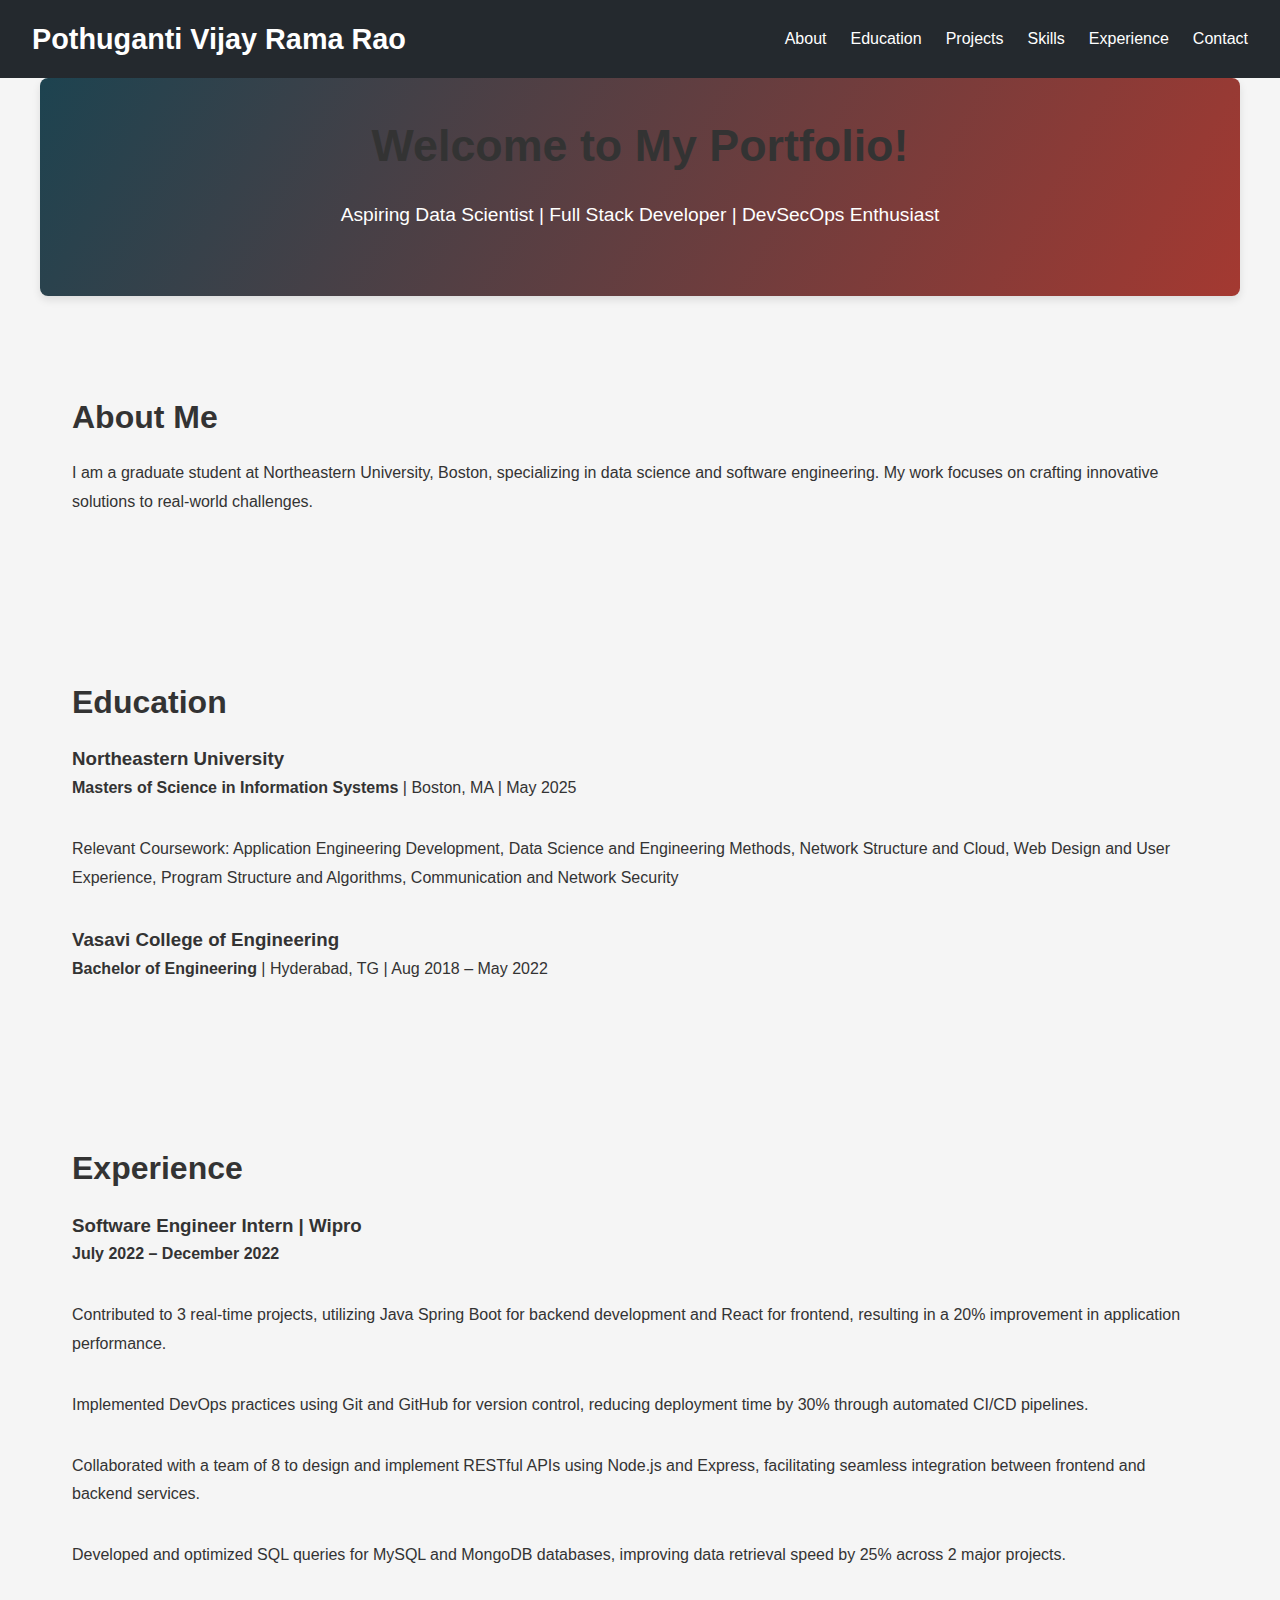
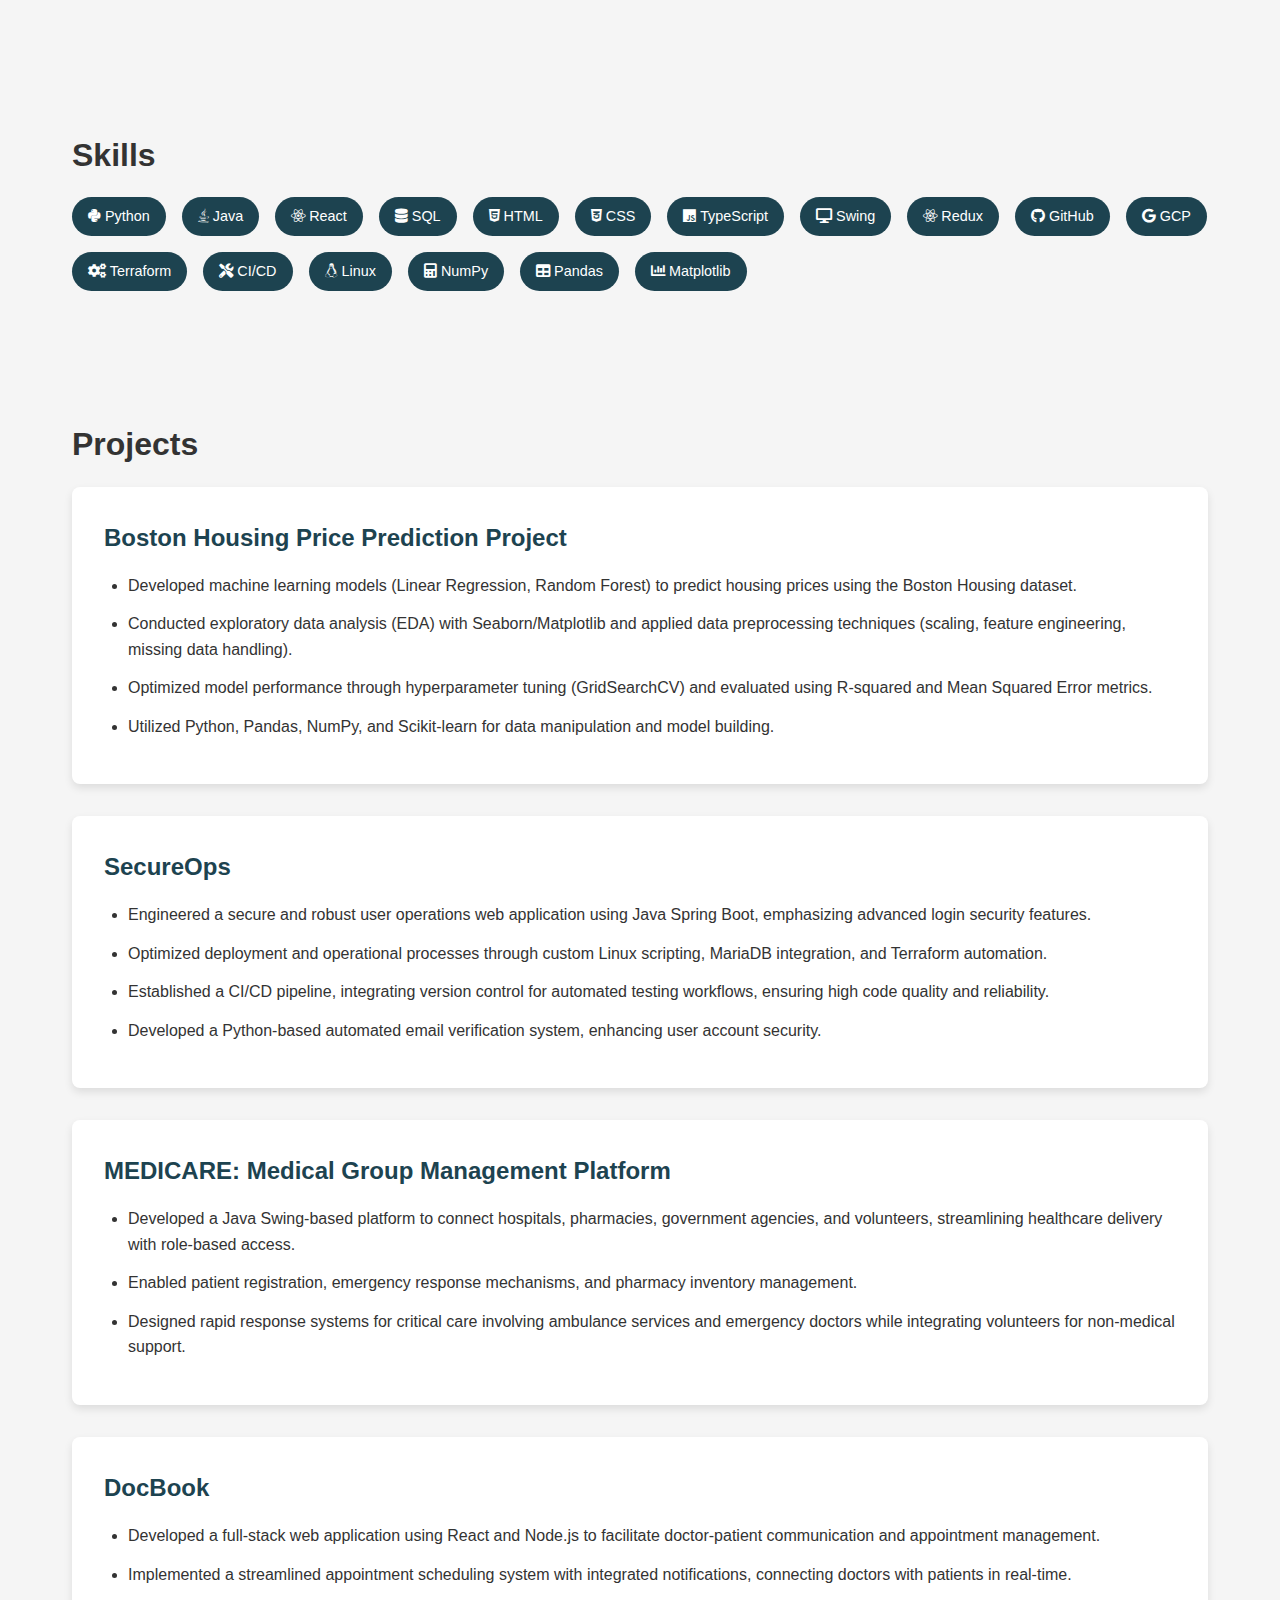
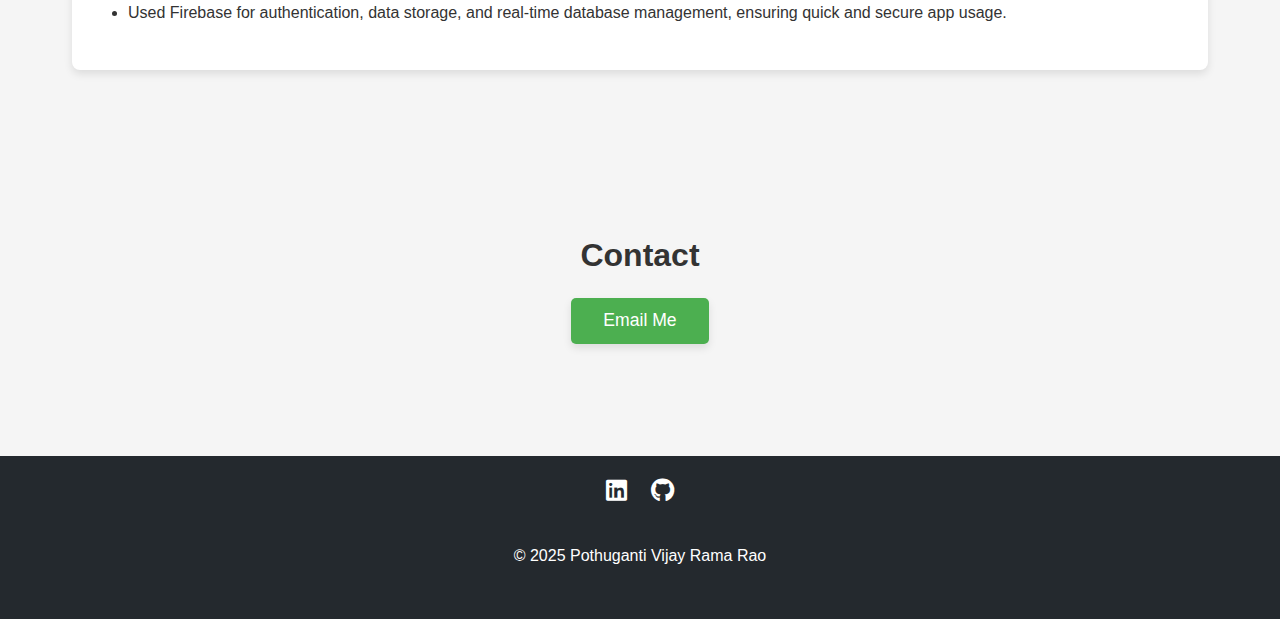
==== index.html @ 1e85478a "adding back to top button and changing styles" ====
<!DOCTYPE html>
<html lang="en">
<head>
    <meta charset="UTF-8">
    <meta name="viewport" content="width=device-width, initial-scale=1.0">
    <title>Pothuganti Vijay Rama Rao - Portfolio</title>
    <link href="https://cdnjs.cloudflare.com/ajax/libs/font-awesome/5.15.4/css/all.min.css" rel="stylesheet">
    <style>
        /* Reset and global styles */
        * {
            margin: 0;
            padding: 0;
            box-sizing: border-box;
        }
        body {
            font-family: 'Roboto', sans-serif;
            line-height: 1.6;
            background: #f5f5f5;
            color: #333;
        }

        /* Header styles */
        header {
            background-color: #24292e;
            color: white;
            padding: 1rem 2rem;
            display: flex;
            justify-content: space-between;
            align-items: center;
            position: sticky;
            top: 0;
            z-index: 1000;
        }
        header h1 {
            font-size: 1.8rem;
        }
        nav {
            display: flex;
            gap: 1.5rem;
        }
        nav a {
            color: white;
            text-decoration: none;
            font-weight: 500;
            font-size: 1rem;
            transition: color 0.3s;
        }
        nav a:hover {
            color: #00b894;
        }

        /* Hero Section */
        .intro {
            background: linear-gradient(120deg, #1D4350, #A43931);
            color: white;
            text-align: center;
            border-radius: 8px;
            padding: 2rem;
            margin-bottom: 2rem;
            box-shadow: 0 4px 8px rgba(0, 0, 0, 0.1);
            transition: transform 0.3s;
        }
        .intro h2 {
            font-size: 2.8rem;
            margin-bottom: 1rem;
        }
        .intro p {
            font-size: 1.2rem;
        }

        /* Section Styles */
        section {
            padding: 4rem 2rem;
            max-width: 1200px;
            margin: auto;
        }
        h2 {
            font-size: 2rem;
            margin-bottom: 1rem;
            color: #333;
        }
        p {
            font-size: 1rem;
            line-height: 1.8;
            margin-bottom: 2rem;
        }

        /* Projects */
        .project-item {
            background: white;
            border-radius: 8px;
            padding: 2rem;
            margin-bottom: 2rem;
            box-shadow: 0 4px 8px rgba(0, 0, 0, 0.1);
            transition: transform 0.3s;
        }
        .project-item:hover {
            transform: translateY(-5px);
            box-shadow: 0 6px 16px rgba(0, 0, 0, 0.2);
        }
        .project-item h3 {
            font-size: 1.5rem;
            margin-bottom: 1rem;
            color: #1D4350;
        }
        .project-item ul {
            list-style: disc;
            padding-left: 1.5rem;
        }
        .project-item ul li {
            margin-bottom: 0.8rem;
            font-size: 1rem;
        }

        /* Skills */
        
        
        #skills ul {
            display: flex;
            flex-wrap: wrap;
            gap: 1rem;
            list-style: none;
            padding: 0;
        }
        #skills li {
            background: #1D4350;
            color: white;
            padding: 0.5rem 1rem;
            border-radius: 20px;
            font-size: 0.9rem;
        }
        #skills li:hover {
            background: #00b894;
            color: #fff;
            cursor: pointer;
            transform: scale(1.05);
            transition: 0.3s;
        }

        /* Contact */
        #contact {
            text-align: center;
        }
        button {
            background-color: #4CAF50;
            color: white;
            border: none;
            padding: 0.8rem 2rem;
            border-radius: 5px;
            cursor: pointer;
            font-size: 1.1rem;
            transition: all 0.3s ease;
            box-shadow: 0 4px 8px rgba(0, 0, 0, 0.1);
        }
        button:hover {
            background-color: #45a049;
            box-shadow: 0 6px 16px rgba(0, 0, 0, 0.2);
            transform: translateY(-2px);
        }

        /* Footer */
        footer {
            background: #24292e;
            color: white;
            text-align: center;
            padding: 1rem;
            margin-top: 3rem;
            display: flex;
            flex-direction: column;
            align-items: center;
            justify-content: center;
            gap: 1rem;
        }
        .social-icons {
            display: flex;
            justify-content: center;
            gap: 1.5rem;
            margin-bottom: 1rem;
        }
        .social-icons a {
            color: white;
            font-size: 1.5rem;
            transition: color 0.3s;
        }
        .social-icons a:hover {
            color: #00b894;
        }

        /* Responsive Design */
        @media (max-width: 768px) {
            nav {
                flex-wrap: wrap;
            }
            .intro h2 {
                font-size: 2rem;
            }
        }

        @media (max-width: 480px) {
            header {
                flex-direction: column;
                align-items: flex-start;
            }
            .project-item {
                padding: 1.5rem;
            }
            .project-item h3 {
                font-size: 1.2rem;
            }
        }
        
    </style>
</head>
<body>
  
    <header>
        <h1>Pothuganti Vijay Rama Rao</h1>
        <nav>
            <a href="#about">About</a>
            <a href="#education">Education</a>
            <a href="#projects">Projects</a>
            <a href="#skills">Skills</a>
            <a href="#experience">Experience</a>
            <a href="#contact">Contact</a>
        </nav>
    </header>

    <section class="intro">
        <h2>Welcome to My Portfolio!</h2>
        <p>Aspiring Data Scientist | Full Stack Developer | DevSecOps Enthusiast</p>
    </section>

    <section id="about">
        <h2>About Me</h2>
        <p>I am a graduate student at Northeastern University, Boston, specializing in data science and software engineering. My work focuses on crafting innovative solutions to real-world challenges.</p>
    </section>

    <section id="education">
        <h2>Education</h2>
        <div>
            <h3>Northeastern University</h3>
            <p><strong>Masters of Science in Information Systems</strong> | Boston, MA | May 2025</p>
            <p>Relevant Coursework: Application Engineering Development, Data Science and Engineering Methods, Network Structure and Cloud, Web Design and User Experience, Program Structure and Algorithms, Communication and Network Security</p>
        </div>
        <div>
            <h3>Vasavi College of Engineering</h3>
            <p><strong>Bachelor of Engineering</strong> | Hyderabad, TG | Aug 2018 – May 2022</p>
        </div>
    </section>

    <section id="experience">
        <h2>Experience</h2>
        <div>
            <h3>Software Engineer Intern | Wipro</h3>
            <p><strong>July 2022 – December 2022</strong></p>
            <p>Contributed to 3 real-time projects, utilizing Java Spring Boot for backend development and React for frontend, resulting in a 20% improvement in application performance.</p>
            <p>Implemented DevOps practices using Git and GitHub for version control, reducing deployment time by 30% through automated CI/CD pipelines.</p>
            <p>Collaborated with a team of 8 to design and implement RESTful APIs using Node.js and Express, facilitating seamless integration between frontend and backend services.</p>
            <p>Developed and optimized SQL queries for MySQL and MongoDB databases, improving data retrieval speed by 25% across 2 major projects.</p>
        </div>
    </section>
    
    <section id="skills">
        <h2>Skills</h2>
        <ul>
            <li><i class="fab fa-python"></i> Python</li>
            <li><i class="fab fa-java"></i> Java</li>
            <li><i class="fab fa-react"></i> React</li>
            <li><i class="fas fa-database"></i> SQL</li>
            <li><i class="fab fa-html5"></i> HTML</li>
            <li><i class="fab fa-css3-alt"></i> CSS</li>
            <li><i class="fab fa-js"></i> TypeScript</li> 
            <li><i class="fas fa-desktop"></i> Swing</li> 
            <li><i class="fab fa-react"></i> Redux</li> 
            <li><i class="fab fa-github"></i> GitHub</li>
            <li><i class="fab fa-google"></i> GCP</li> 
            <li><i class="fas fa-cogs"></i> Terraform</li> 
            <li><i class="fas fa-tools"></i> CI/CD</li>
            <li><i class="fab fa-linux"></i> Linux</li>
            <li><i class="fas fa-calculator"></i> NumPy</li>
            <li><i class="fas fa-table"></i> Pandas</li> 
            <li><i class="fas fa-chart-bar"></i> Matplotlib</li>
        </ul>
    </section>

    <section id="projects">
        <h2>Projects</h2>
        <div class="project-item">
            <h3>Boston Housing Price Prediction Project </h3>
            <ul>
                <li>Developed machine learning models (Linear Regression, Random Forest) to predict housing prices using the Boston Housing dataset.</li>
                <li>Conducted exploratory data analysis (EDA) with Seaborn/Matplotlib and applied data preprocessing techniques (scaling, feature engineering, missing data handling).</li>
                <li>Optimized model performance through hyperparameter tuning (GridSearchCV) and evaluated using R-squared and Mean Squared Error metrics.</li>
                <li>Utilized Python, Pandas, NumPy, and Scikit-learn for data manipulation and model building.</li>
            </ul>
        </div>
        <div class="project-item">
            <h3>SecureOps</h3>
            <ul>
                <li>Engineered a secure and robust user operations web application using Java Spring Boot, emphasizing advanced login security features.</li>
                <li>Optimized deployment and operational processes through custom Linux scripting, MariaDB integration, and Terraform automation.</li>
                <li>Established a CI/CD pipeline, integrating version control for automated testing workflows, ensuring high code quality and reliability.</li>
                <li>Developed a Python-based automated email verification system, enhancing user account security.</li>
            </ul>
        </div>
        <div class="project-item">
            <h3>MEDICARE: Medical Group Management Platform</h3>
            <ul>
                <li>Developed a Java Swing-based platform to connect hospitals, pharmacies, government agencies, and volunteers, streamlining healthcare delivery with role-based access.</li>
                <li>Enabled patient registration, emergency response mechanisms, and pharmacy inventory management.</li>
                <li>Designed rapid response systems for critical care involving ambulance services and emergency doctors while integrating volunteers for non-medical support.</li>
            </ul>
        </div>
        <div class="project-item">
            <h3>DocBook</h3>
            <ul>
                <li>Developed a full-stack web application using React and Node.js to facilitate doctor-patient communication and appointment management.</li>
                <li>Implemented a streamlined appointment scheduling system with integrated notifications, connecting doctors with patients in real-time.</li>
                <li>Used Firebase for authentication, data storage, and real-time database management, ensuring quick and secure app usage.</li>
            </ul>
        </div>
    </section>

    

    <section id="contact">
        <h2>Contact</h2>
        <button onclick="window.location.href='mailto:vijaypothuganti1@gmail.com';">Email Me</button>
    </section>
    <button id="back-to-top" style="display: none;">↑ Back to Top</button>
        <script>
            const backToTop = document.getElementById('back-to-top');
            window.onscroll = function() {
                if (document.body.scrollTop > 200 || document.documentElement.scrollTop > 200) {
                    backToTop.style.display = "block";
                } else {
                    backToTop.style.display = "none";
                }
              };
            backToTop.addEventListener('click', () => window.scrollTo({top: 0, behavior: 'smooth'}));
        </script>


    <footer>
        <div class="social-icons">
            <a href="www.linkedin.com/in/vijayramaraopothuganti"><i class="fab fa-linkedin"></i></a>
            <a href="https://github.com/pothugantivijay"><i class="fab fa-github"></i></a>
        </div>
        <p>&copy; 2025 Pothuganti Vijay Rama Rao</p>
    </footer>
</body>
</html>
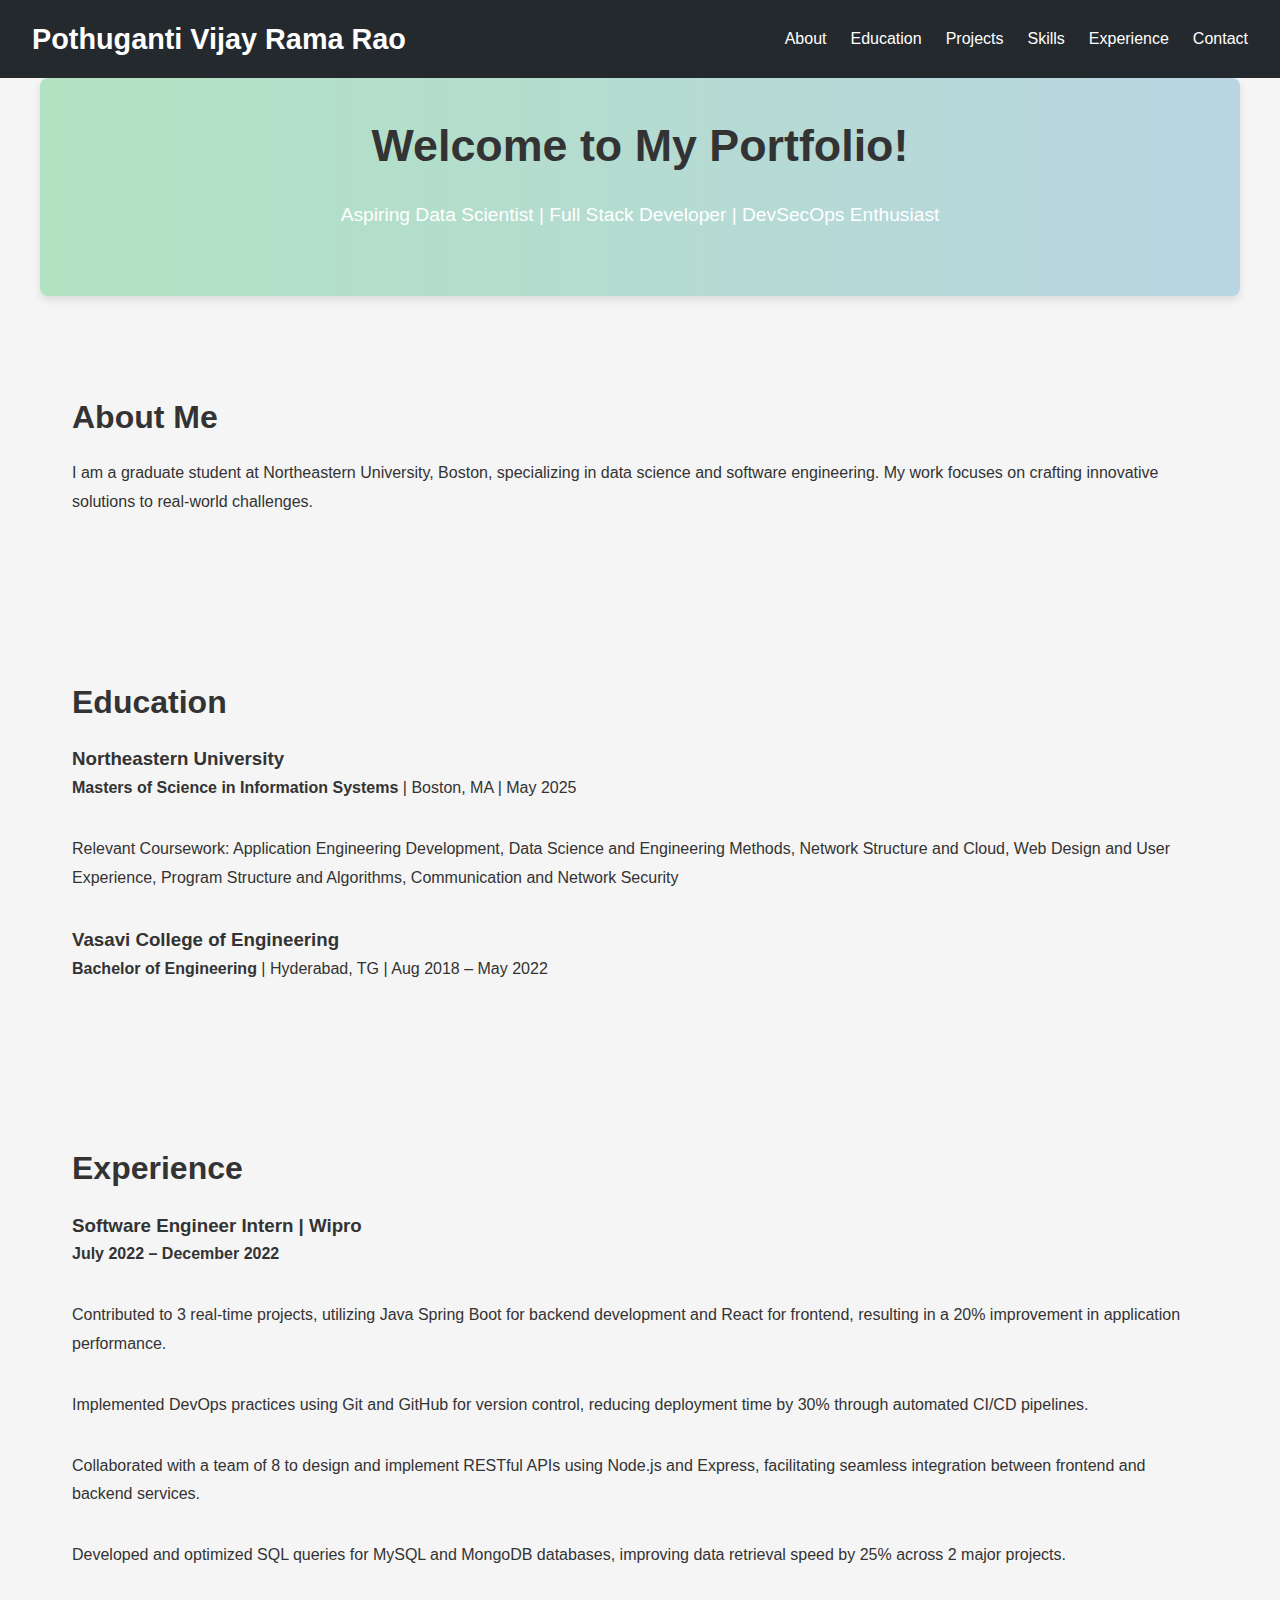
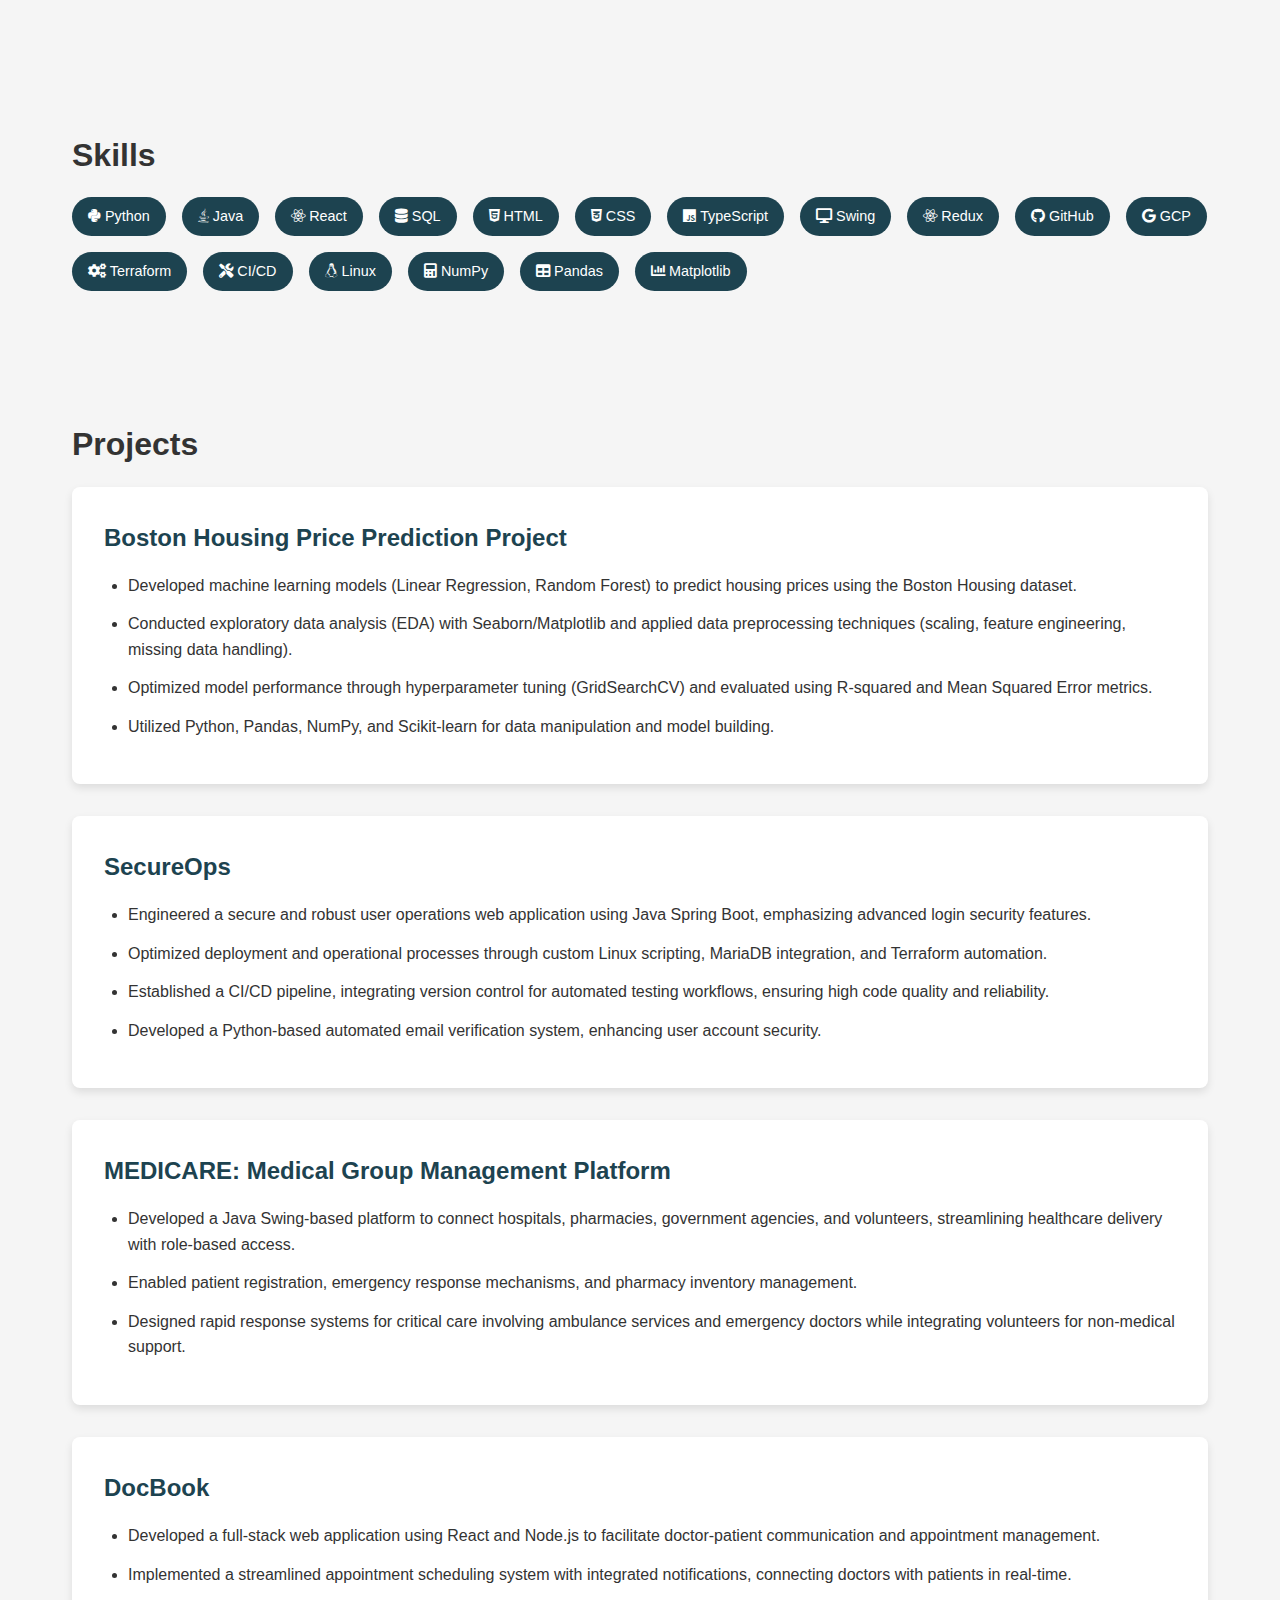
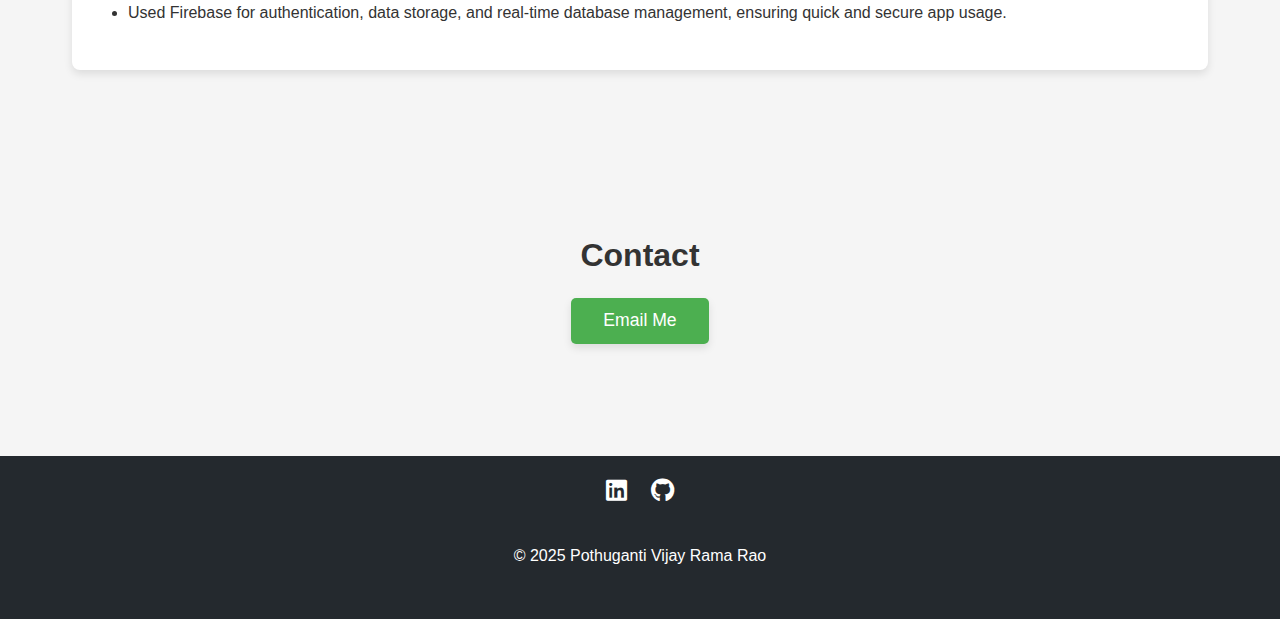
==== commit c4842d80: "adding color and changing the format" ====
--- a/index.html
+++ b/index.html
@@ -51,7 +51,7 @@
 
         /* Hero Section */
         .intro {
-            background: linear-gradient(120deg, #1D4350, #A43931);
+            background:linear-gradient(to right, #b1e2c1, #b8d5e1);
             color: white;
             text-align: center;
             border-radius: 8px;
@@ -229,7 +229,7 @@
         <h2>Welcome to My Portfolio!</h2>
         <p>Aspiring Data Scientist | Full Stack Developer | DevSecOps Enthusiast</p>
     </section>
-
+  <body>
     <section id="about">
         <h2>About Me</h2>
         <p>I am a graduate student at Northeastern University, Boston, specializing in data science and software engineering. My work focuses on crafting innovative solutions to real-world challenges.</p>
@@ -320,6 +320,7 @@
             </ul>
         </div>
     </section>
+  </body>
 
     
 
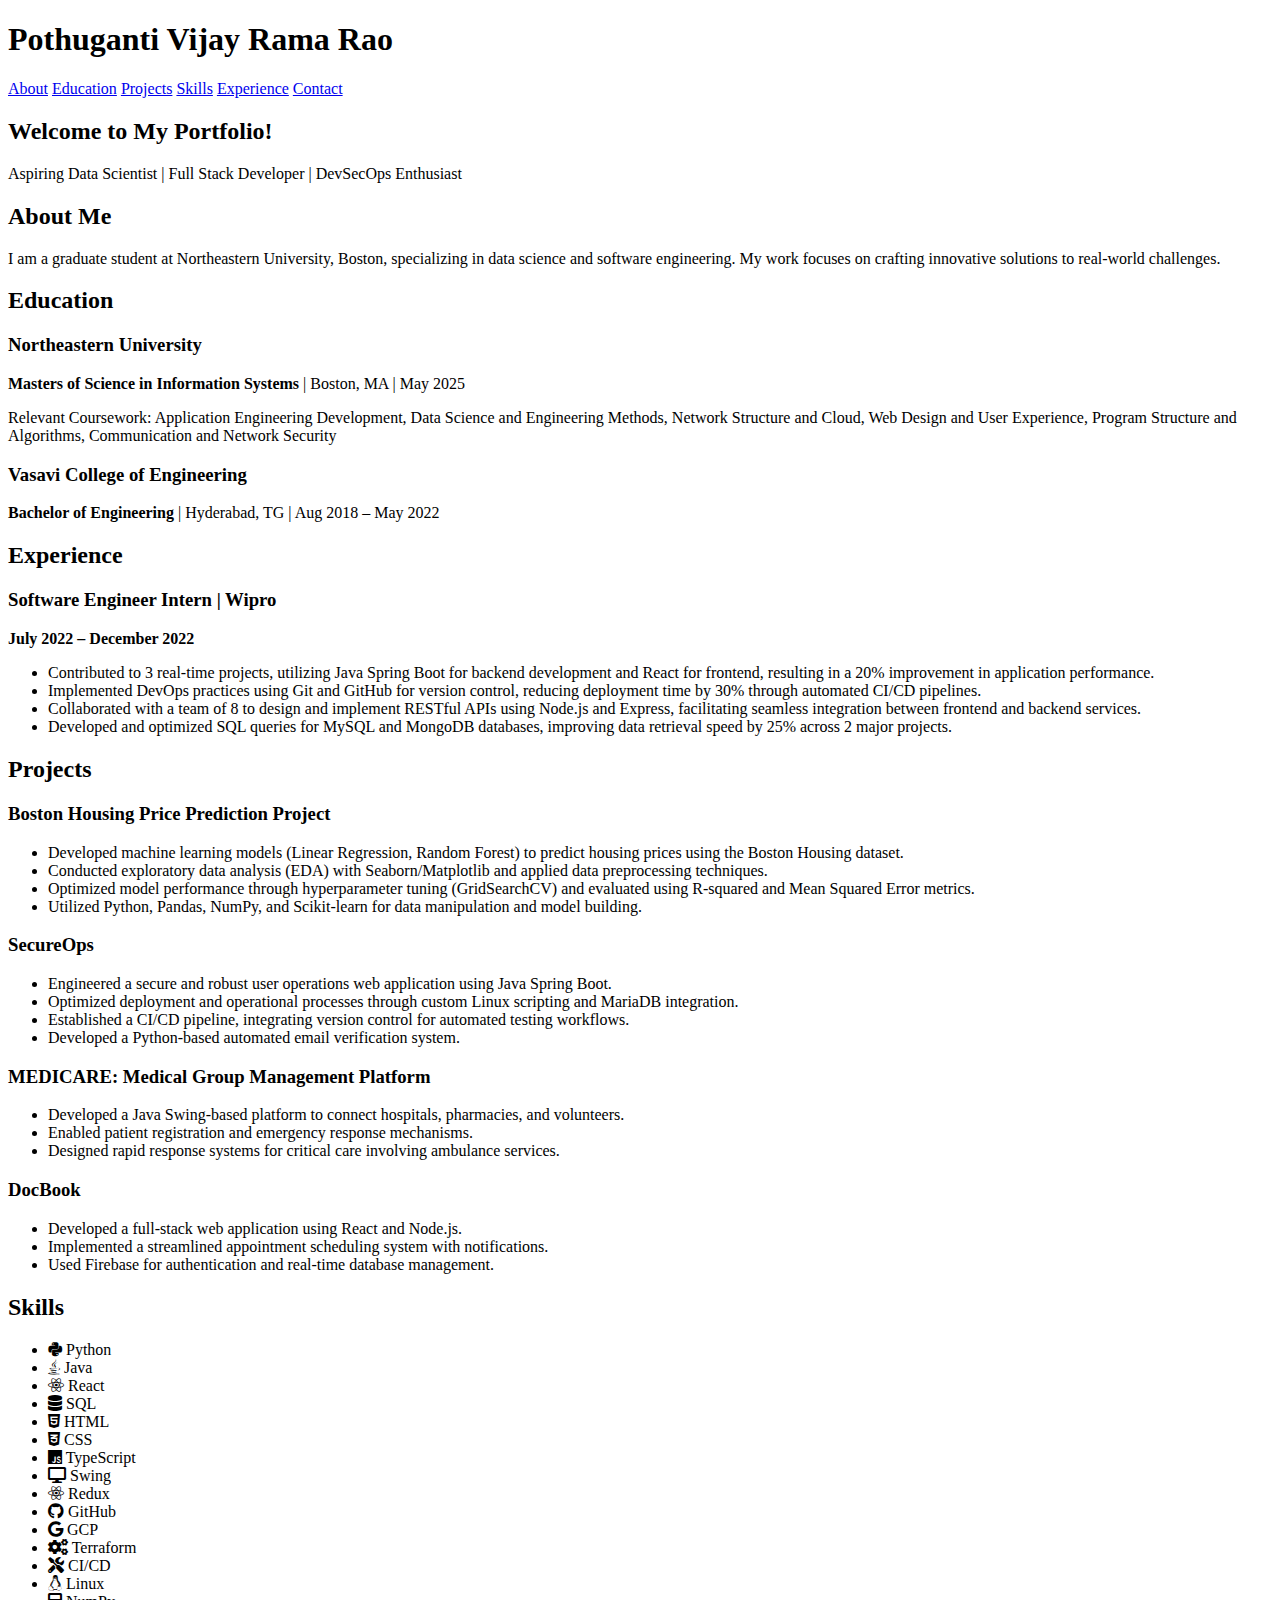
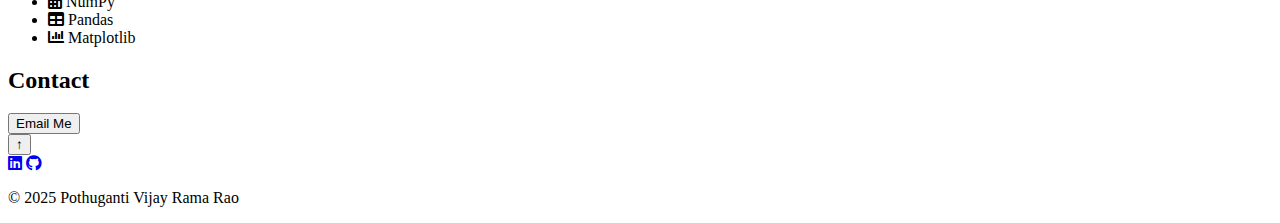
==== commit 10190752: "changing the format" ====
--- a/index.html
+++ b/index.html
@@ -5,214 +5,9 @@
     <meta name="viewport" content="width=device-width, initial-scale=1.0">
     <title>Pothuganti Vijay Rama Rao - Portfolio</title>
     <link href="https://cdnjs.cloudflare.com/ajax/libs/font-awesome/5.15.4/css/all.min.css" rel="stylesheet">
-    <style>
-        /* Reset and global styles */
-        * {
-            margin: 0;
-            padding: 0;
-            box-sizing: border-box;
-        }
-        body {
-            font-family: 'Roboto', sans-serif;
-            line-height: 1.6;
-            background: #f5f5f5;
-            color: #333;
-        }
-
-        /* Header styles */
-        header {
-            background-color: #24292e;
-            color: white;
-            padding: 1rem 2rem;
-            display: flex;
-            justify-content: space-between;
-            align-items: center;
-            position: sticky;
-            top: 0;
-            z-index: 1000;
-        }
-        header h1 {
-            font-size: 1.8rem;
-        }
-        nav {
-            display: flex;
-            gap: 1.5rem;
-        }
-        nav a {
-            color: white;
-            text-decoration: none;
-            font-weight: 500;
-            font-size: 1rem;
-            transition: color 0.3s;
-        }
-        nav a:hover {
-            color: #00b894;
-        }
-
-        /* Hero Section */
-        .intro {
-            background:linear-gradient(to right, #b1e2c1, #b8d5e1);
-            color: white;
-            text-align: center;
-            border-radius: 8px;
-            padding: 2rem;
-            margin-bottom: 2rem;
-            box-shadow: 0 4px 8px rgba(0, 0, 0, 0.1);
-            transition: transform 0.3s;
-        }
-        .intro h2 {
-            font-size: 2.8rem;
-            margin-bottom: 1rem;
-        }
-        .intro p {
-            font-size: 1.2rem;
-        }
-
-        /* Section Styles */
-        section {
-            padding: 4rem 2rem;
-            max-width: 1200px;
-            margin: auto;
-        }
-        h2 {
-            font-size: 2rem;
-            margin-bottom: 1rem;
-            color: #333;
-        }
-        p {
-            font-size: 1rem;
-            line-height: 1.8;
-            margin-bottom: 2rem;
-        }
-
-        /* Projects */
-        .project-item {
-            background: white;
-            border-radius: 8px;
-            padding: 2rem;
-            margin-bottom: 2rem;
-            box-shadow: 0 4px 8px rgba(0, 0, 0, 0.1);
-            transition: transform 0.3s;
-        }
-        .project-item:hover {
-            transform: translateY(-5px);
-            box-shadow: 0 6px 16px rgba(0, 0, 0, 0.2);
-        }
-        .project-item h3 {
-            font-size: 1.5rem;
-            margin-bottom: 1rem;
-            color: #1D4350;
-        }
-        .project-item ul {
-            list-style: disc;
-            padding-left: 1.5rem;
-        }
-        .project-item ul li {
-            margin-bottom: 0.8rem;
-            font-size: 1rem;
-        }
-
-        /* Skills */
-        
-        
-        #skills ul {
-            display: flex;
-            flex-wrap: wrap;
-            gap: 1rem;
-            list-style: none;
-            padding: 0;
-        }
-        #skills li {
-            background: #1D4350;
-            color: white;
-            padding: 0.5rem 1rem;
-            border-radius: 20px;
-            font-size: 0.9rem;
-        }
-        #skills li:hover {
-            background: #00b894;
-            color: #fff;
-            cursor: pointer;
-            transform: scale(1.05);
-            transition: 0.3s;
-        }
-
-        /* Contact */
-        #contact {
-            text-align: center;
-        }
-        button {
-            background-color: #4CAF50;
-            color: white;
-            border: none;
-            padding: 0.8rem 2rem;
-            border-radius: 5px;
-            cursor: pointer;
-            font-size: 1.1rem;
-            transition: all 0.3s ease;
-            box-shadow: 0 4px 8px rgba(0, 0, 0, 0.1);
-        }
-        button:hover {
-            background-color: #45a049;
-            box-shadow: 0 6px 16px rgba(0, 0, 0, 0.2);
-            transform: translateY(-2px);
-        }
-
-        /* Footer */
-        footer {
-            background: #24292e;
-            color: white;
-            text-align: center;
-            padding: 1rem;
-            margin-top: 3rem;
-            display: flex;
-            flex-direction: column;
-            align-items: center;
-            justify-content: center;
-            gap: 1rem;
-        }
-        .social-icons {
-            display: flex;
-            justify-content: center;
-            gap: 1.5rem;
-            margin-bottom: 1rem;
-        }
-        .social-icons a {
-            color: white;
-            font-size: 1.5rem;
-            transition: color 0.3s;
-        }
-        .social-icons a:hover {
-            color: #00b894;
-        }
-
-        /* Responsive Design */
-        @media (max-width: 768px) {
-            nav {
-                flex-wrap: wrap;
-            }
-            .intro h2 {
-                font-size: 2rem;
-            }
-        }
-
-        @media (max-width: 480px) {
-            header {
-                flex-direction: column;
-                align-items: flex-start;
-            }
-            .project-item {
-                padding: 1.5rem;
-            }
-            .project-item h3 {
-                font-size: 1.2rem;
-            }
-        }
-        
-    </style>
+    <link rel="stylesheet" href="styles.css">
 </head>
 <body>
-  
     <header>
         <h1>Pothuganti Vijay Rama Rao</h1>
         <nav>
@@ -229,7 +24,7 @@
         <h2>Welcome to My Portfolio!</h2>
         <p>Aspiring Data Scientist | Full Stack Developer | DevSecOps Enthusiast</p>
     </section>
-  <body>
+
     <section id="about">
         <h2>About Me</h2>
         <p>I am a graduate student at Northeastern University, Boston, specializing in data science and software engineering. My work focuses on crafting innovative solutions to real-world challenges.</p>
@@ -250,16 +45,56 @@
 
     <section id="experience">
         <h2>Experience</h2>
-        <div>
+        <div class="project-item">
             <h3>Software Engineer Intern | Wipro</h3>
             <p><strong>July 2022 – December 2022</strong></p>
-            <p>Contributed to 3 real-time projects, utilizing Java Spring Boot for backend development and React for frontend, resulting in a 20% improvement in application performance.</p>
-            <p>Implemented DevOps practices using Git and GitHub for version control, reducing deployment time by 30% through automated CI/CD pipelines.</p>
-            <p>Collaborated with a team of 8 to design and implement RESTful APIs using Node.js and Express, facilitating seamless integration between frontend and backend services.</p>
-            <p>Developed and optimized SQL queries for MySQL and MongoDB databases, improving data retrieval speed by 25% across 2 major projects.</p>
+            <ul>
+                <li>Contributed to 3 real-time projects, utilizing Java Spring Boot for backend development and React for frontend, resulting in a 20% improvement in application performance.</li>
+                <li>Implemented DevOps practices using Git and GitHub for version control, reducing deployment time by 30% through automated CI/CD pipelines.</li>
+                <li>Collaborated with a team of 8 to design and implement RESTful APIs using Node.js and Express, facilitating seamless integration between frontend and backend services.</li>
+                <li>Developed and optimized SQL queries for MySQL and MongoDB databases, improving data retrieval speed by 25% across 2 major projects.</li>
+            </ul>
         </div>
     </section>
-    
+
+    <section id="projects">
+        <h2>Projects</h2>
+        <div class="project-item">
+            <h3>Boston Housing Price Prediction Project</h3>
+            <ul>
+                <li>Developed machine learning models (Linear Regression, Random Forest) to predict housing prices using the Boston Housing dataset.</li>
+                <li>Conducted exploratory data analysis (EDA) with Seaborn/Matplotlib and applied data preprocessing techniques.</li>
+                <li>Optimized model performance through hyperparameter tuning (GridSearchCV) and evaluated using R-squared and Mean Squared Error metrics.</li>
+                <li>Utilized Python, Pandas, NumPy, and Scikit-learn for data manipulation and model building.</li>
+            </ul>
+        </div>
+        <div class="project-item">
+            <h3>SecureOps</h3>
+            <ul>
+                <li>Engineered a secure and robust user operations web application using Java Spring Boot.</li>
+                <li>Optimized deployment and operational processes through custom Linux scripting and MariaDB integration.</li>
+                <li>Established a CI/CD pipeline, integrating version control for automated testing workflows.</li>
+                <li>Developed a Python-based automated email verification system.</li>
+            </ul>
+        </div>
+        <div class="project-item">
+            <h3>MEDICARE: Medical Group Management Platform</h3>
+            <ul>
+                <li>Developed a Java Swing-based platform to connect hospitals, pharmacies, and volunteers.</li>
+                <li>Enabled patient registration and emergency response mechanisms.</li>
+                <li>Designed rapid response systems for critical care involving ambulance services.</li>
+            </ul>
+        </div>
+        <div class="project-item">
+            <h3>DocBook</h3>
+            <ul>
+                <li>Developed a full-stack web application using React and Node.js.</li>
+                <li>Implemented a streamlined appointment scheduling system with notifications.</li>
+                <li>Used Firebase for authentication and real-time database management.</li>
+            </ul>
+        </div>
+    </section>
+
     <section id="skills">
         <h2>Skills</h2>
         <ul>
@@ -269,85 +104,35 @@
             <li><i class="fas fa-database"></i> SQL</li>
             <li><i class="fab fa-html5"></i> HTML</li>
             <li><i class="fab fa-css3-alt"></i> CSS</li>
-            <li><i class="fab fa-js"></i> TypeScript</li> 
-            <li><i class="fas fa-desktop"></i> Swing</li> 
-            <li><i class="fab fa-react"></i> Redux</li> 
+            <li><i class="fab fa-js"></i> TypeScript</li>
+            <li><i class="fas fa-desktop"></i> Swing</li>
+            <li><i class="fab fa-react"></i> Redux</li>
             <li><i class="fab fa-github"></i> GitHub</li>
-            <li><i class="fab fa-google"></i> GCP</li> 
-            <li><i class="fas fa-cogs"></i> Terraform</li> 
+            <li><i class="fab fa-google"></i> GCP</li>
+            <li><i class="fas fa-cogs"></i> Terraform</li>
             <li><i class="fas fa-tools"></i> CI/CD</li>
             <li><i class="fab fa-linux"></i> Linux</li>
             <li><i class="fas fa-calculator"></i> NumPy</li>
-            <li><i class="fas fa-table"></i> Pandas</li> 
+            <li><i class="fas fa-table"></i> Pandas</li>
             <li><i class="fas fa-chart-bar"></i> Matplotlib</li>
         </ul>
     </section>
-
-    <section id="projects">
-        <h2>Projects</h2>
-        <div class="project-item">
-            <h3>Boston Housing Price Prediction Project </h3>
-            <ul>
-                <li>Developed machine learning models (Linear Regression, Random Forest) to predict housing prices using the Boston Housing dataset.</li>
-                <li>Conducted exploratory data analysis (EDA) with Seaborn/Matplotlib and applied data preprocessing techniques (scaling, feature engineering, missing data handling).</li>
-                <li>Optimized model performance through hyperparameter tuning (GridSearchCV) and evaluated using R-squared and Mean Squared Error metrics.</li>
-                <li>Utilized Python, Pandas, NumPy, and Scikit-learn for data manipulation and model building.</li>
-            </ul>
-        </div>
-        <div class="project-item">
-            <h3>SecureOps</h3>
-            <ul>
-                <li>Engineered a secure and robust user operations web application using Java Spring Boot, emphasizing advanced login security features.</li>
-                <li>Optimized deployment and operational processes through custom Linux scripting, MariaDB integration, and Terraform automation.</li>
-                <li>Established a CI/CD pipeline, integrating version control for automated testing workflows, ensuring high code quality and reliability.</li>
-                <li>Developed a Python-based automated email verification system, enhancing user account security.</li>
-            </ul>
-        </div>
-        <div class="project-item">
-            <h3>MEDICARE: Medical Group Management Platform</h3>
-            <ul>
-                <li>Developed a Java Swing-based platform to connect hospitals, pharmacies, government agencies, and volunteers, streamlining healthcare delivery with role-based access.</li>
-                <li>Enabled patient registration, emergency response mechanisms, and pharmacy inventory management.</li>
-                <li>Designed rapid response systems for critical care involving ambulance services and emergency doctors while integrating volunteers for non-medical support.</li>
-            </ul>
-        </div>
-        <div class="project-item">
-            <h3>DocBook</h3>
-            <ul>
-                <li>Developed a full-stack web application using React and Node.js to facilitate doctor-patient communication and appointment management.</li>
-                <li>Implemented a streamlined appointment scheduling system with integrated notifications, connecting doctors with patients in real-time.</li>
-                <li>Used Firebase for authentication, data storage, and real-time database management, ensuring quick and secure app usage.</li>
-            </ul>
-        </div>
-    </section>
-  </body>
-
-    
 
     <section id="contact">
         <h2>Contact</h2>
         <button onclick="window.location.href='mailto:vijaypothuganti1@gmail.com';">Email Me</button>
     </section>
-    <button id="back-to-top" style="display: none;">↑ Back to Top</button>
-        <script>
-            const backToTop = document.getElementById('back-to-top');
-            window.onscroll = function() {
-                if (document.body.scrollTop > 200 || document.documentElement.scrollTop > 200) {
-                    backToTop.style.display = "block";
-                } else {
-                    backToTop.style.display = "none";
-                }
-              };
-            backToTop.addEventListener('click', () => window.scrollTo({top: 0, behavior: 'smooth'}));
-        </script>
 
+    <button id="back-to-top" title="Back to Top">↑</button>
 
     <footer>
         <div class="social-icons">
-            <a href="www.linkedin.com/in/vijayramaraopothuganti"><i class="fab fa-linkedin"></i></a>
-            <a href="https://github.com/pothugantivijay"><i class="fab fa-github"></i></a>
+            <a href="https://www.linkedin.com/in/vijayramaraopothuganti" target="_blank"><i class="fab fa-linkedin"></i></a>
+            <a href="https://github.com/pothugantivijay" target="_blank"><i class="fab fa-github"></i></a>
         </div>
         <p>&copy; 2025 Pothuganti Vijay Rama Rao</p>
     </footer>
+
+    <script src="script.js"></script>
 </body>
 </html>
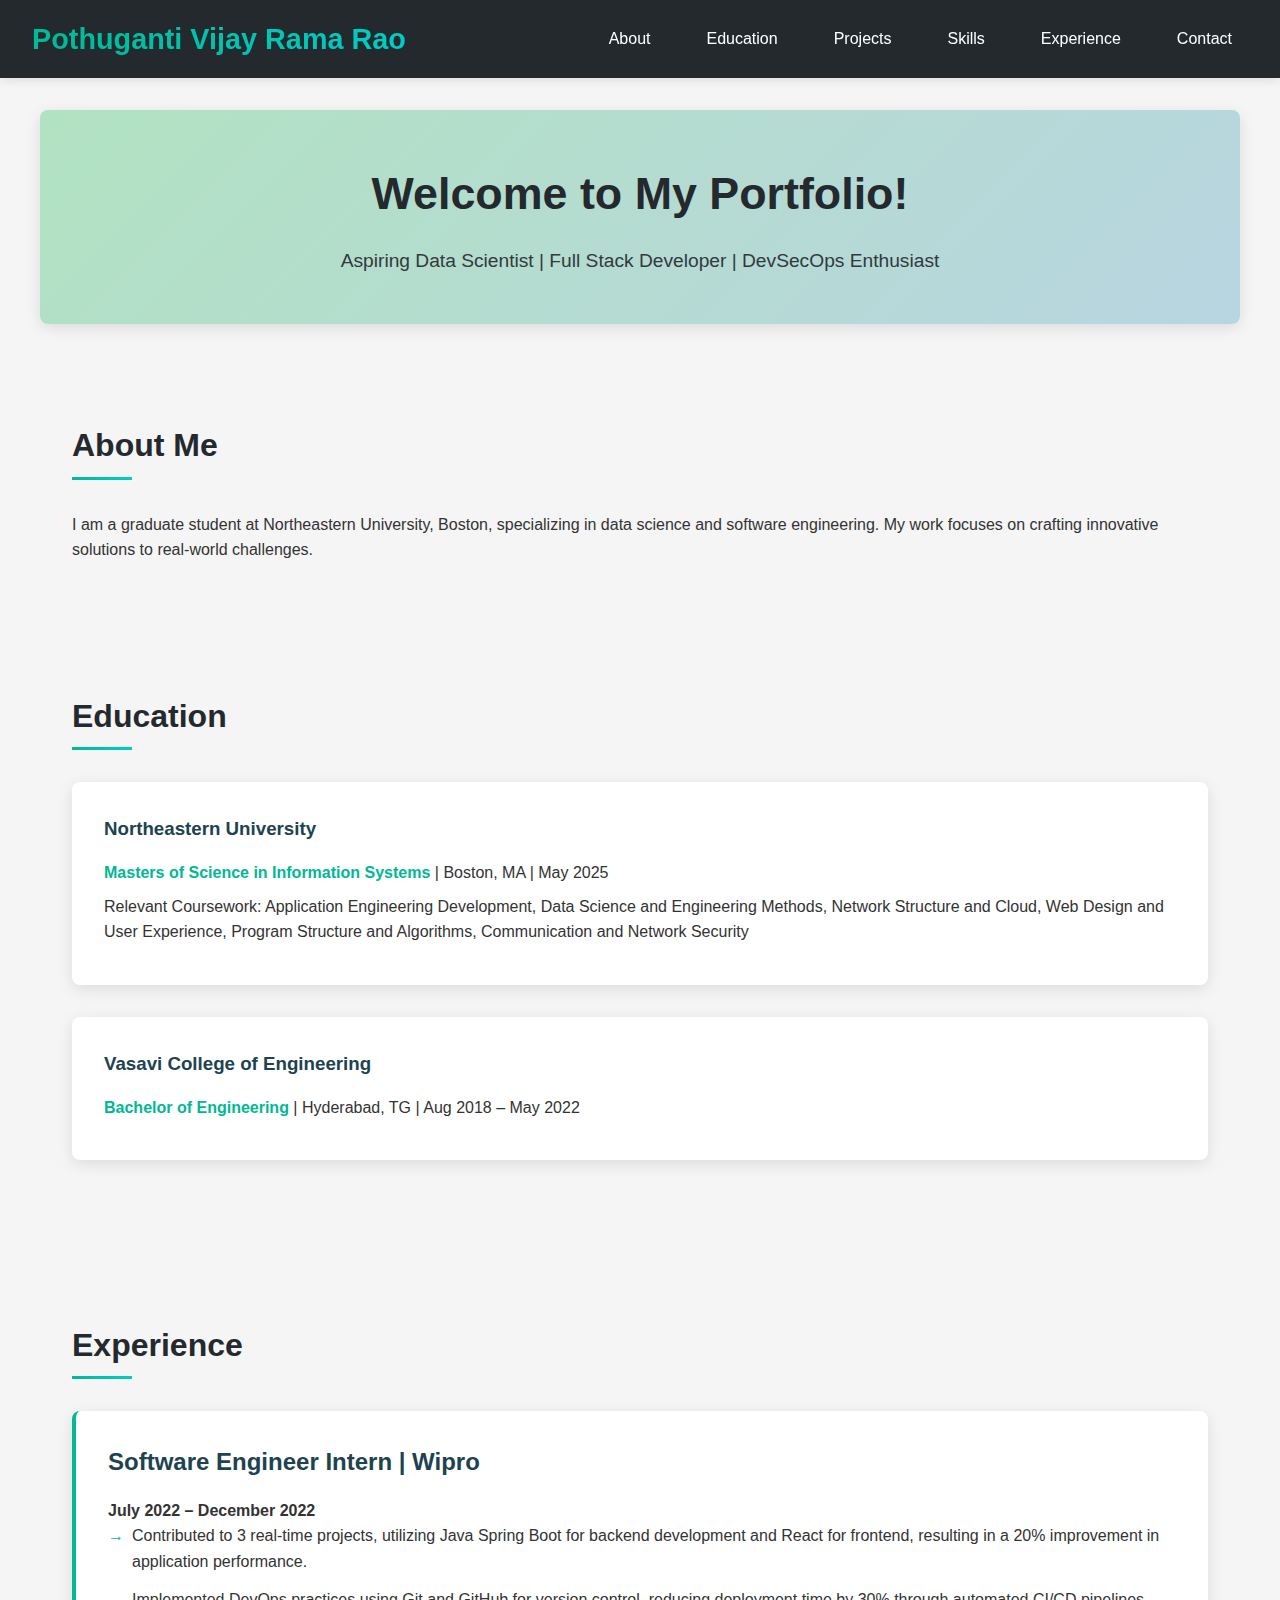
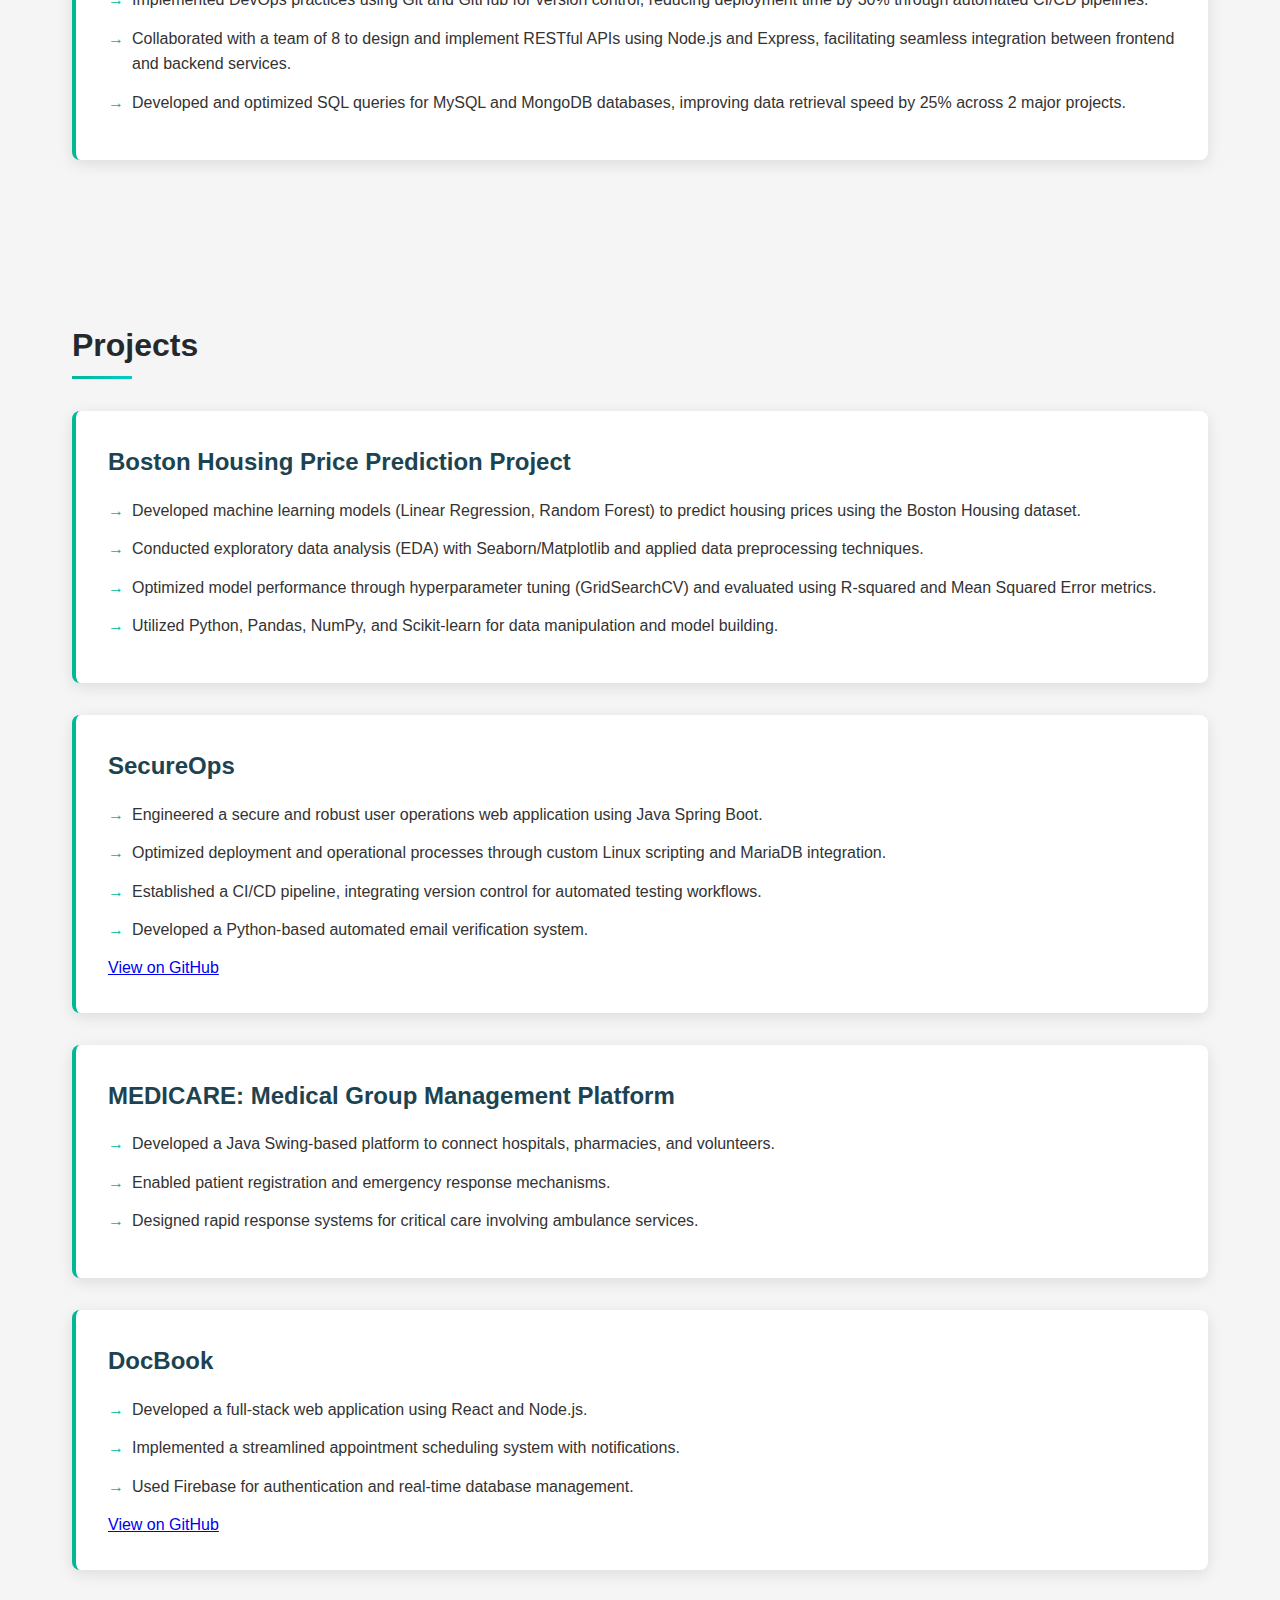
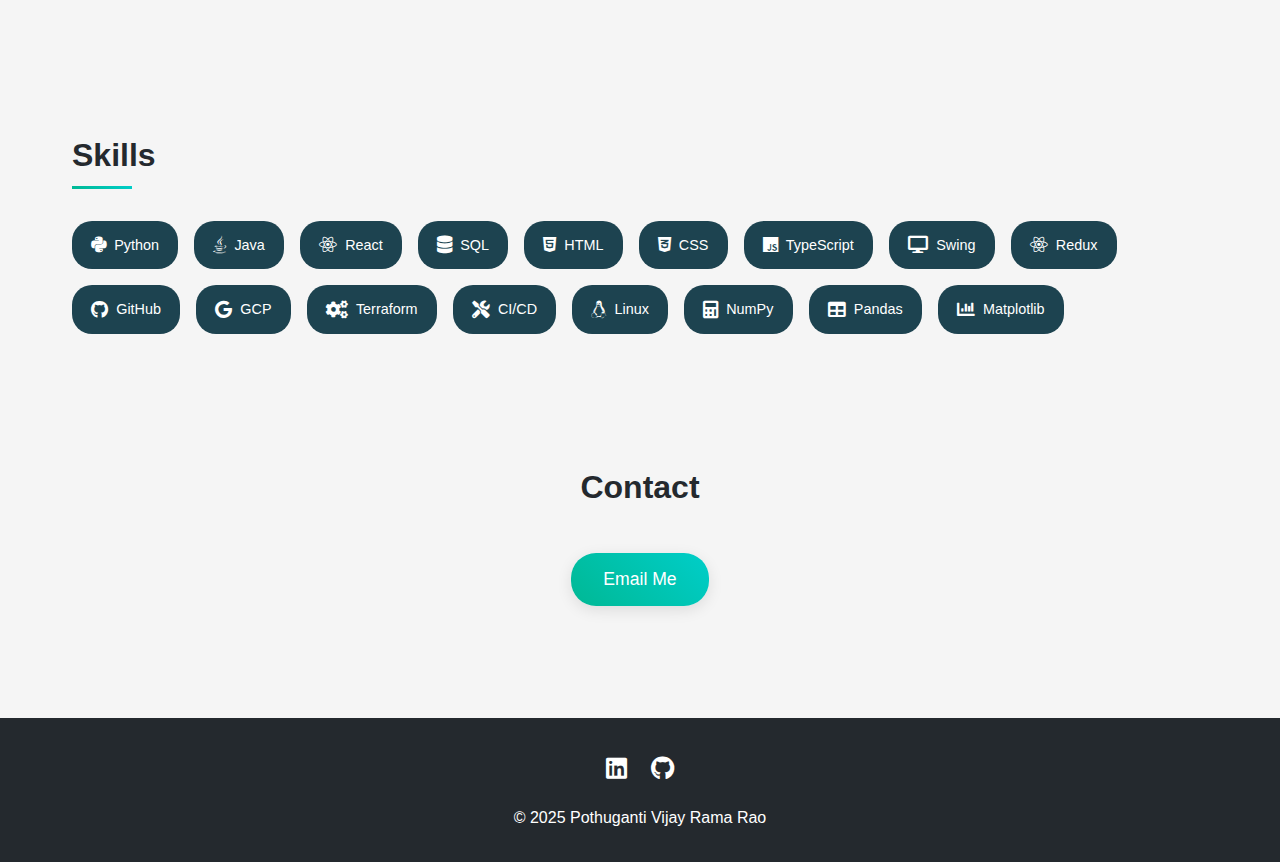
==== commit 0f792d1c: "adding github links for the projects" ====
--- a/index.html
+++ b/index.html
@@ -76,6 +76,7 @@
                 <li>Established a CI/CD pipeline, integrating version control for automated testing workflows.</li>
                 <li>Developed a Python-based automated email verification system.</li>
             </ul>
+            <a href="https://pothugantivijay.github.io/network-structure-and-cloud/" target="_blank" class="github-button">View on GitHub</a>
         </div>
         <div class="project-item">
             <h3>MEDICARE: Medical Group Management Platform</h3>
@@ -92,6 +93,7 @@
                 <li>Implemented a streamlined appointment scheduling system with notifications.</li>
                 <li>Used Firebase for authentication and real-time database management.</li>
             </ul>
+            <a href="https://github.com/pothugantivijay/docbook.git" target="_blank" class="github-button">View on GitHub</a>
         </div>
     </section>
 
--- a/styles.css
+++ b/styles.css
@@ -0,0 +1,290 @@
+/* Reset and global styles */
+* {
+    margin: 0;
+    padding: 0;
+    box-sizing: border-box;
+}
+body {
+    font-family: 'Roboto', sans-serif;
+    line-height: 1.6;
+    background: #f5f5f5;
+    color: #333;
+}
+
+/* Header styles - Enhanced */
+header {
+    background-color: #24292e;
+    color: white;
+    padding: 1rem 2rem;
+    display: flex;
+    justify-content: space-between;
+    align-items: center;
+    position: sticky;
+    top: 0;
+    z-index: 1000;
+    box-shadow: 0 2px 10px rgba(0,0,0,0.1);
+}
+header h1 {
+    font-size: 1.8rem;
+    background: linear-gradient(45deg, #00b894, #00cec9);
+    -webkit-background-clip: text;
+    -webkit-text-fill-color: transparent;
+    transition: transform 0.3s ease;
+}
+header h1:hover {
+    transform: scale(1.05);
+}
+nav {
+    display: flex;
+    gap: 1.5rem;
+}
+nav a {
+    color: white;
+    text-decoration: none;
+    font-weight: 500;
+    font-size: 1rem;
+    transition: all 0.3s ease;
+    padding: 0.5rem 1rem;
+    border-radius: 4px;
+}
+nav a:hover {
+    background: rgba(255,255,255,0.1);
+    transform: translateY(-2px);
+}
+
+/* Hero Section - Enhanced */
+.intro {
+    background: linear-gradient(135deg, #b1e2c1, #b8d5e1);
+    color: #24292e;
+    text-align: center;
+    border-radius: 8px;
+    padding: 3rem 2rem;
+    margin: 2rem auto;
+    max-width: 1200px;
+    box-shadow: 0 4px 15px rgba(0,0,0,0.1);
+    transition: transform 0.3s ease;
+}
+.intro:hover {
+    transform: translateY(-5px);
+}
+.intro h2 {
+    font-size: 2.8rem;
+    margin-bottom: 1rem;
+    color: #24292e;
+    /* Removing the underline by not inheriting the default h2 styles */
+    padding-bottom: 0;
+}
+/* Ensure the intro h2 doesn't get the underline */
+.intro h2::after {
+    display: none;
+}
+.intro p {
+    font-size: 1.2rem;
+    opacity: 0.9;
+}
+
+/* Section Styles - Enhanced */
+section {
+    padding: 4rem 2rem;
+    max-width: 1200px;
+    margin: auto;
+}
+section h2 {
+    font-size: 2rem;
+    margin-bottom: 2rem;
+    color: #24292e;
+    position: relative;
+    padding-bottom: 0.5rem;
+}
+section h2::after {
+    content: '';
+    position: absolute;
+    bottom: 0;
+    left: 0;
+    width: 60px;
+    height: 3px;
+    background: linear-gradient(45deg, #00b894, #00cec9);
+}
+
+/* Project Cards - Enhanced */
+.project-item {
+    background: white;
+    border-radius: 8px;
+    padding: 2rem;
+    margin-bottom: 2rem;
+    box-shadow: 0 4px 15px rgba(0,0,0,0.1);
+    transition: all 0.3s ease;
+    border-left: 4px solid #00b894;
+}
+.project-item:hover {
+    transform: translateY(-5px);
+    box-shadow: 0 8px 25px rgba(0,0,0,0.15);
+}
+.project-item h3 {
+    font-size: 1.5rem;
+    margin-bottom: 1rem;
+    color: #1D4350;
+}
+.project-item ul {
+    list-style: none;
+    padding-left: 0;
+}
+.project-item ul li {
+    margin-bottom: 0.8rem;
+    font-size: 1rem;
+    padding-left: 1.5rem;
+    position: relative;
+}
+.project-item ul li::before {
+    content: '→';
+    position: absolute;
+    left: 0;
+    color: #00b894;
+}
+
+/* Skills Section - Enhanced */
+#skills ul {
+    display: flex;
+    flex-wrap: wrap;
+    gap: 1rem;
+    list-style: none;
+    padding: 0;
+}
+#skills li {
+    background: #1D4350;
+    color: white;
+    padding: 0.8rem 1.2rem;
+    border-radius: 20px;
+    font-size: 0.9rem;
+    transition: all 0.3s ease;
+    display: flex;
+    align-items: center;
+    gap: 0.5rem;
+}
+#skills li:hover {
+    background: #00b894;
+    transform: translateY(-2px);
+    box-shadow: 0 4px 10px rgba(0,0,0,0.1);
+}
+#skills li i {
+    font-size: 1.1rem;
+}
+
+/* Education Section - Enhanced */
+#education div {
+    background: white;
+    padding: 2rem;
+    border-radius: 8px;
+    margin-bottom: 2rem;
+    box-shadow: 0 4px 15px rgba(0,0,0,0.1);
+    transition: all 0.3s ease;
+}
+#education div:hover {
+    transform: translateX(10px);
+}
+#education h3 {
+    color: #1D4350;
+    margin-bottom: 1rem;
+}
+#education p {
+    margin-bottom: 0.5rem;
+}
+#education strong {
+    color: #00b894;
+}
+
+/* Contact Section - Enhanced */
+#contact {
+text-align: center;
+}
+#contact h2::after {
+    display: none;
+}
+button {
+    background: linear-gradient(45deg, #00b894, #00cec9);
+    color: white;
+    border: none;
+    padding: 1rem 2rem;
+    border-radius: 25px;
+    cursor: pointer;
+    font-size: 1.1rem;
+    transition: all 0.3s ease;
+    box-shadow: 0 4px 15px rgba(0,0,0,0.1);
+}
+button:hover {
+    transform: translateY(-3px);
+    box-shadow: 0 6px 20px rgba(0,0,0,0.15);
+}
+
+/* Footer - Enhanced */
+footer {
+    background: #24292e;
+    color: white;
+    text-align: center;
+    padding: 2rem;
+    margin-top: 3rem;
+}
+.social-icons {
+    display: flex;
+    justify-content: center;
+    gap: 1.5rem;
+    margin-bottom: 1rem;
+}
+.social-icons a {
+    color: white;
+    font-size: 1.5rem;
+    transition: all 0.3s ease;
+}
+.social-icons a:hover {
+    color: #00b894;
+    transform: translateY(-3px);
+}
+
+/* Responsive Design */
+@media (max-width: 768px) {
+nav {
+    flex-wrap: wrap;
+    gap: 0.5rem;
+}
+.intro h2 {
+    font-size: 2rem;
+}
+section {
+    padding: 2rem 1rem;
+}
+}
+
+@media (max-width: 480px) {
+header {
+    flex-direction: column;
+    padding: 1rem;
+}
+header h1 {
+    margin-bottom: 1rem;
+}
+.project-item {
+    padding: 1.5rem;
+}
+}
+#back-to-top {
+    display: none;
+    position: fixed;
+    bottom: 20px;
+    right: 20px;
+    background: linear-gradient(45deg, #00b894, #00cec9);
+    color: white;
+    width: 40px;
+    height: 40px;
+    border-radius: 50%;
+    border: none;
+    cursor: pointer;
+    font-size: 20px;
+    transition: all 0.3s ease;
+    z-index: 999;
+    box-shadow: 0 2px 10px rgba(0,0,0,0.2);
+}
+
+#back-to-top:hover {
+    transform: translateY(-3px);
+    box-shadow: 0 4px 15px rgba(0,0,0,0.3);
+}
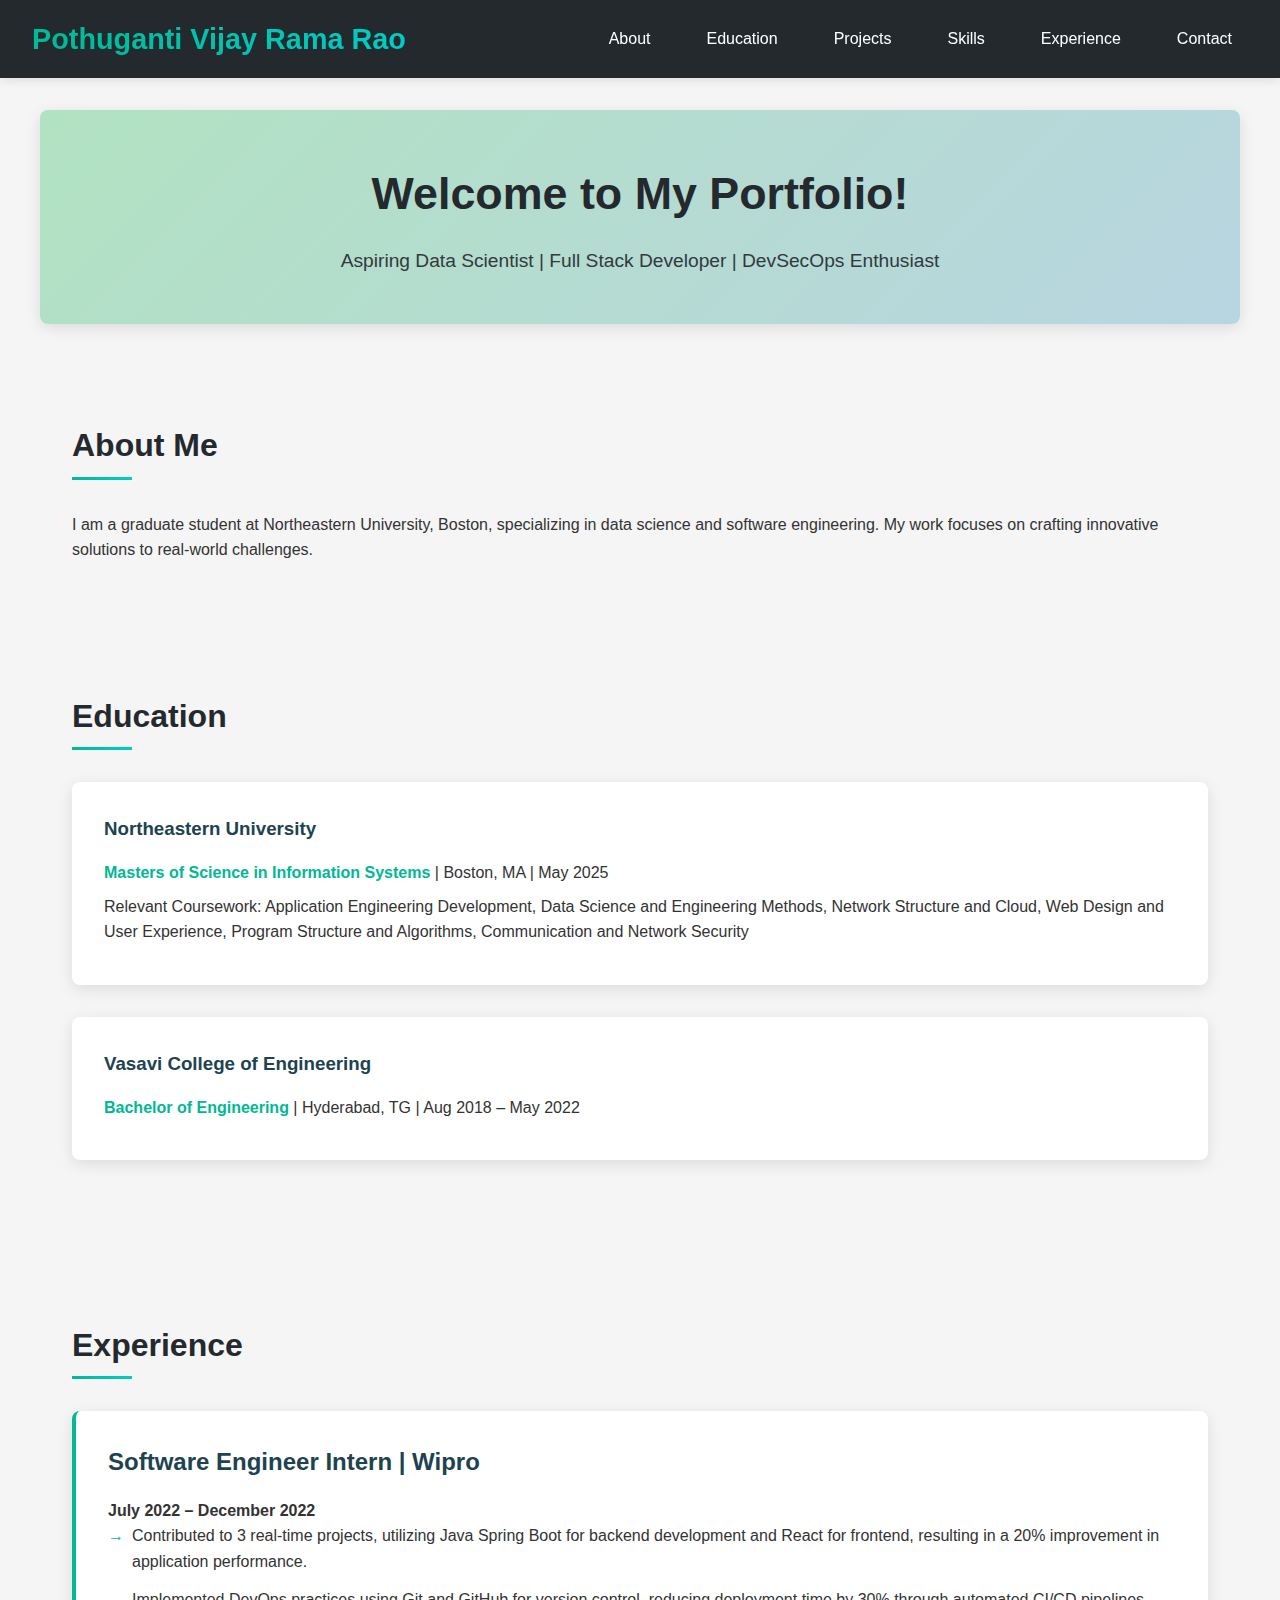
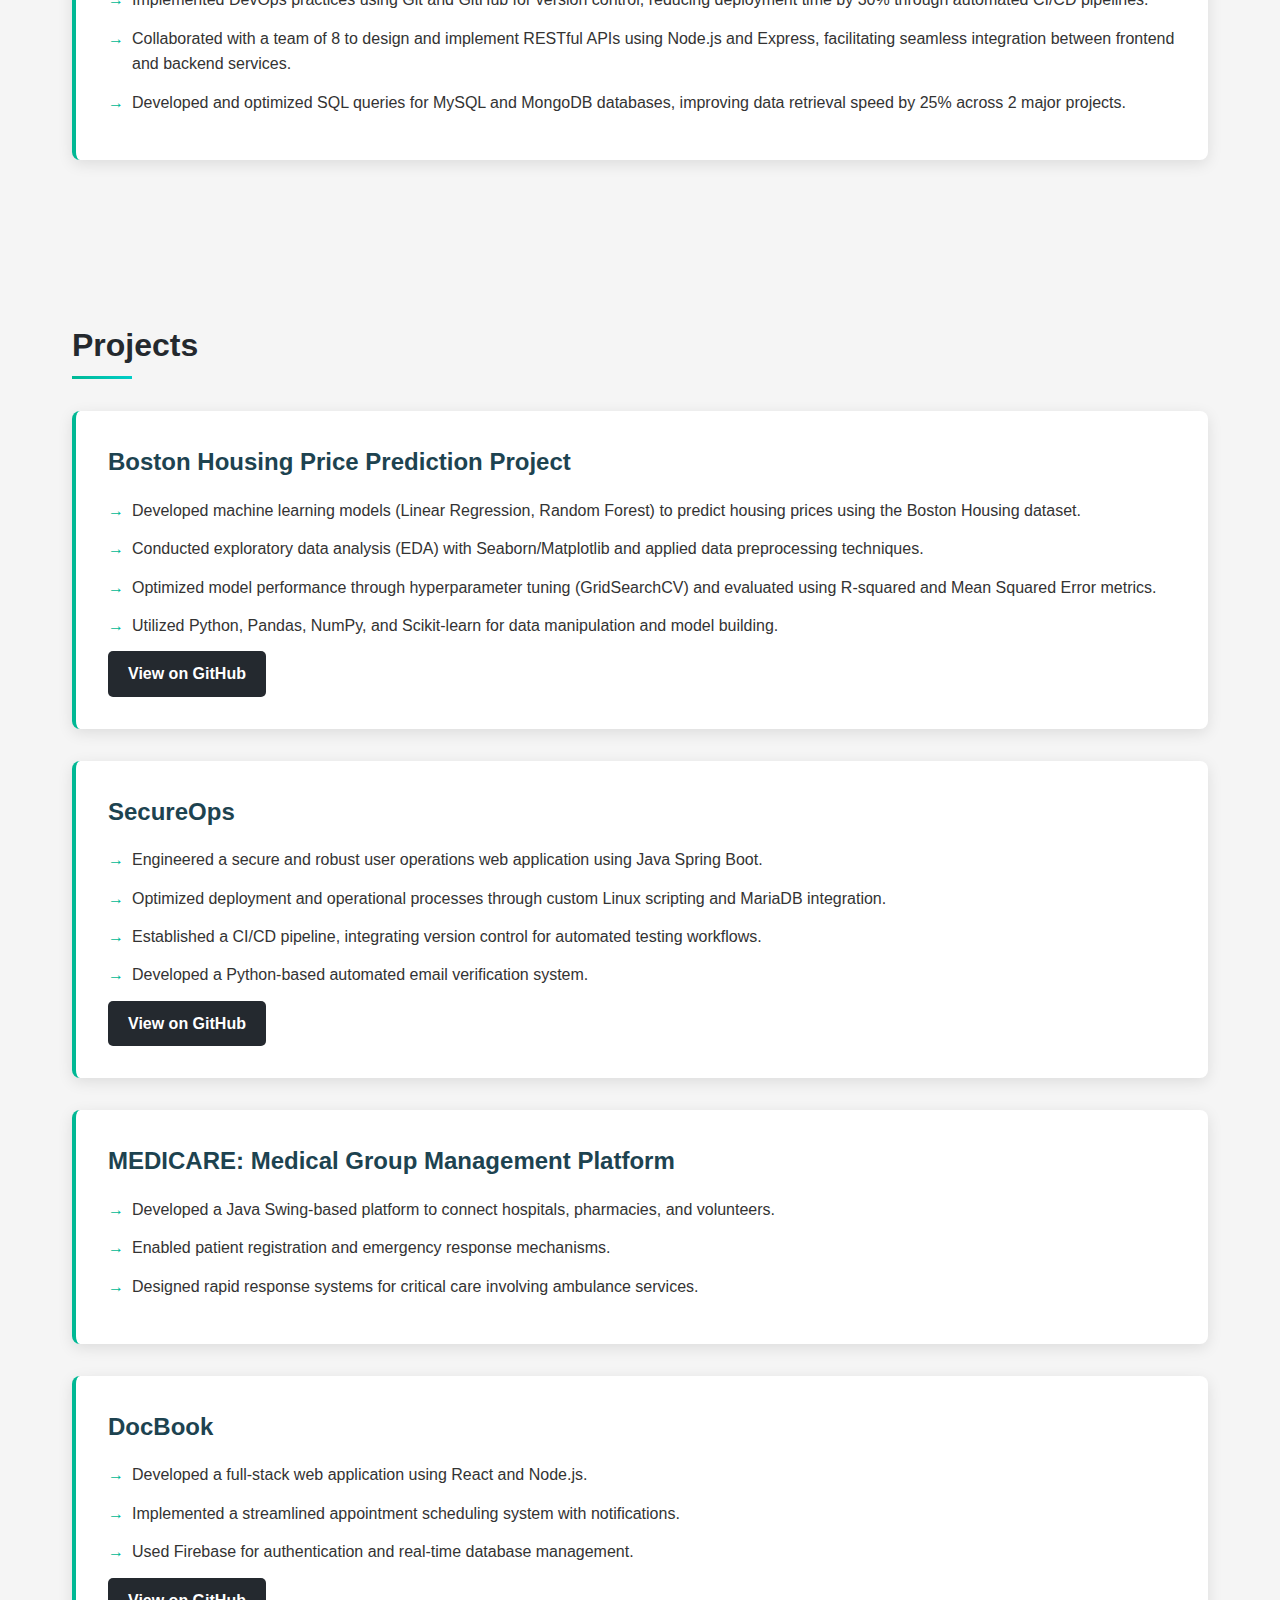
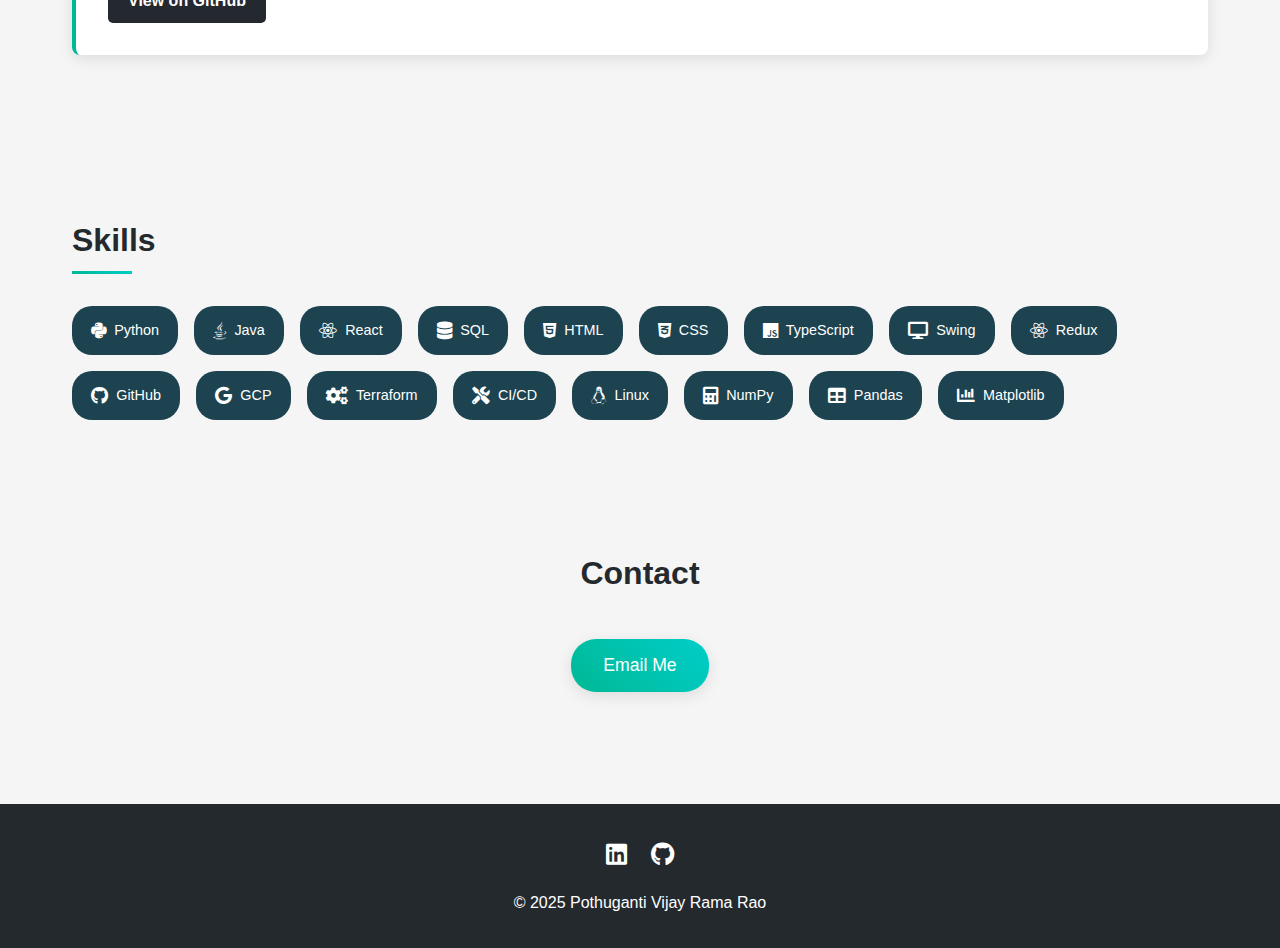
==== commit ddf2b3f0: "adding github link for boston housing" ====
--- a/index.html
+++ b/index.html
@@ -67,6 +67,7 @@
                 <li>Optimized model performance through hyperparameter tuning (GridSearchCV) and evaluated using R-squared and Mean Squared Error metrics.</li>
                 <li>Utilized Python, Pandas, NumPy, and Scikit-learn for data manipulation and model building.</li>
             </ul>
+            <a href="https://github.com/pothugantivijay/boston-housing-price-prediction.git"target="_blank" class="github-button">View on GitHub</a>
         </div>
         <div class="project-item">
             <h3>SecureOps</h3>
--- a/styles.css
+++ b/styles.css
@@ -141,6 +141,22 @@
     left: 0;
     color: #00b894;
 }
+.github-button {
+      display: inline-block;
+      padding: 10px 20px;
+      background-color: #24292f; /* GitHub's dark color */
+      color: white;
+      font-size: 16px;
+      font-weight: bold;
+      text-align: center;
+      text-decoration: none;
+      border-radius: 5px;
+      transition: background-color 0.3s ease;
+}
+    
+.github-button:hover {
+    background-color: #0a74da; /* Blue color on hover */
+}
 
 /* Skills Section - Enhanced */
 #skills ul {
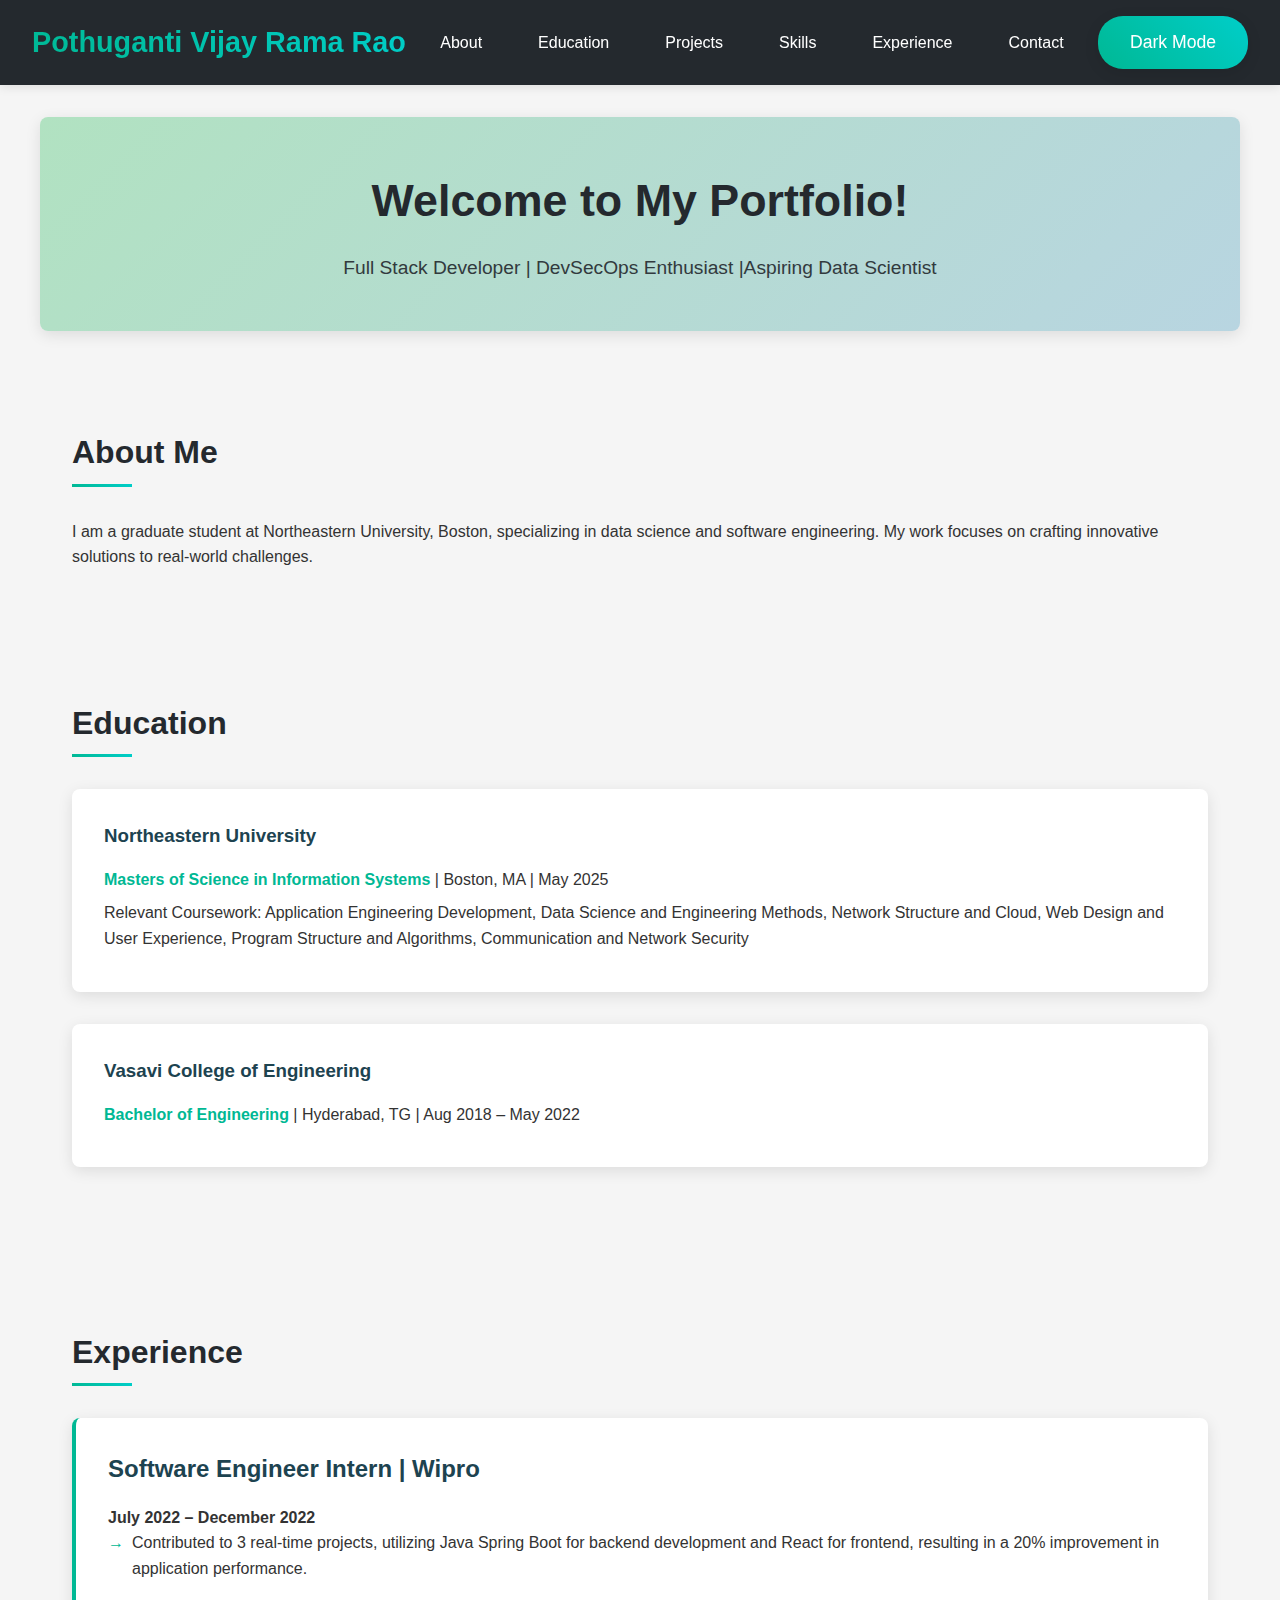
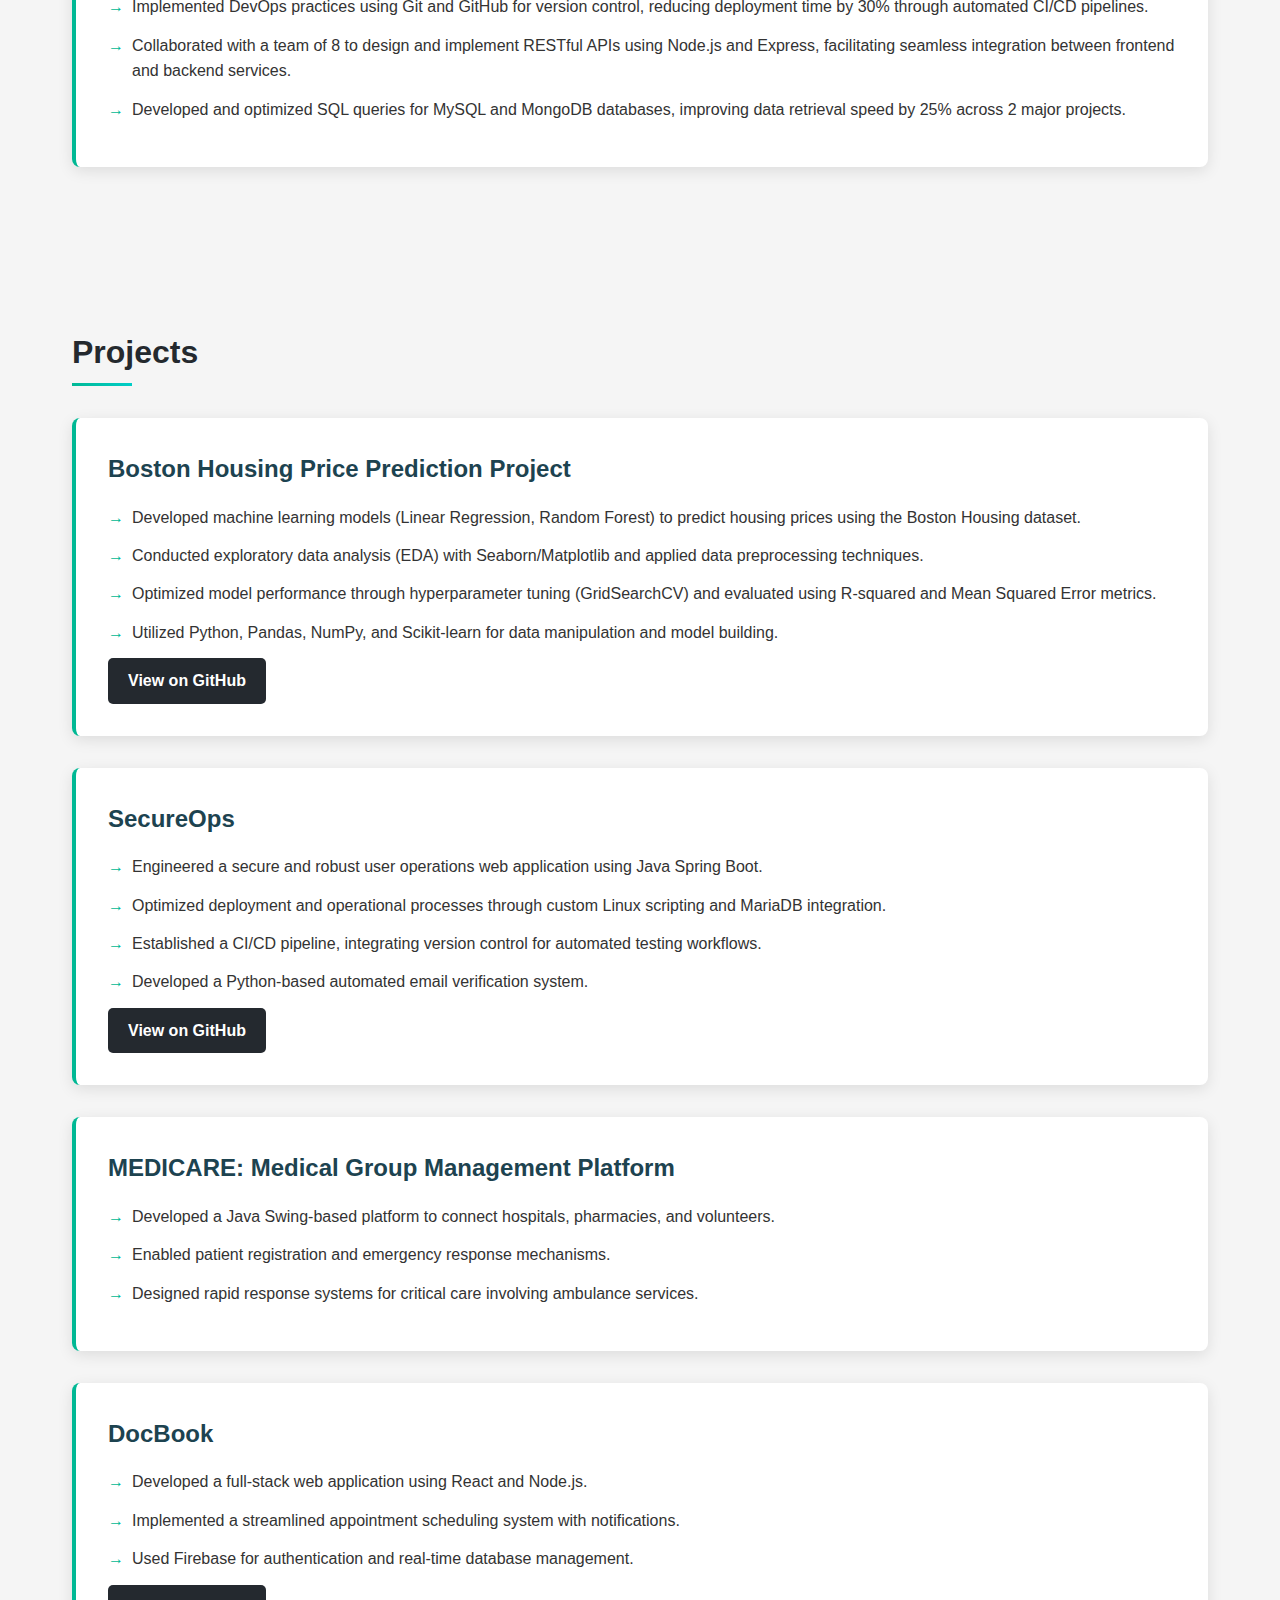
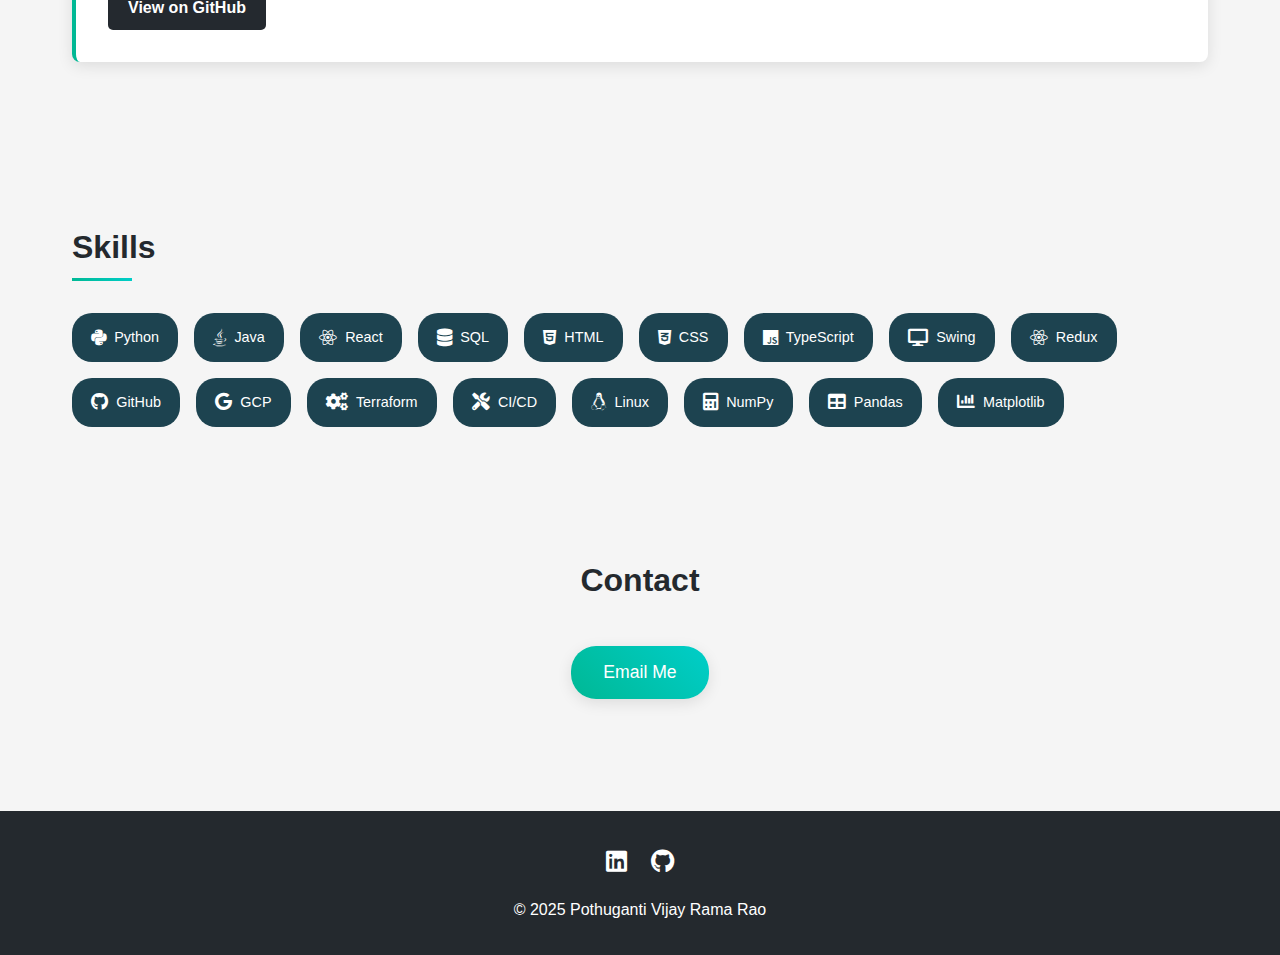
==== commit b76af025: "adding dark button to html" ====
--- a/index.html
+++ b/index.html
@@ -18,11 +18,12 @@
             <a href="#experience">Experience</a>
             <a href="#contact">Contact</a>
         </nav>
+        <button class="dark-mode-toggle" aria-label="toggle dark mode">Dark Mode</button>
     </header>
 
     <section class="intro">
         <h2>Welcome to My Portfolio!</h2>
-        <p>Aspiring Data Scientist | Full Stack Developer | DevSecOps Enthusiast</p>
+        <p>Full Stack Developer | DevSecOps Enthusiast |Aspiring Data Scientist</p>
     </section>
 
     <section id="about">
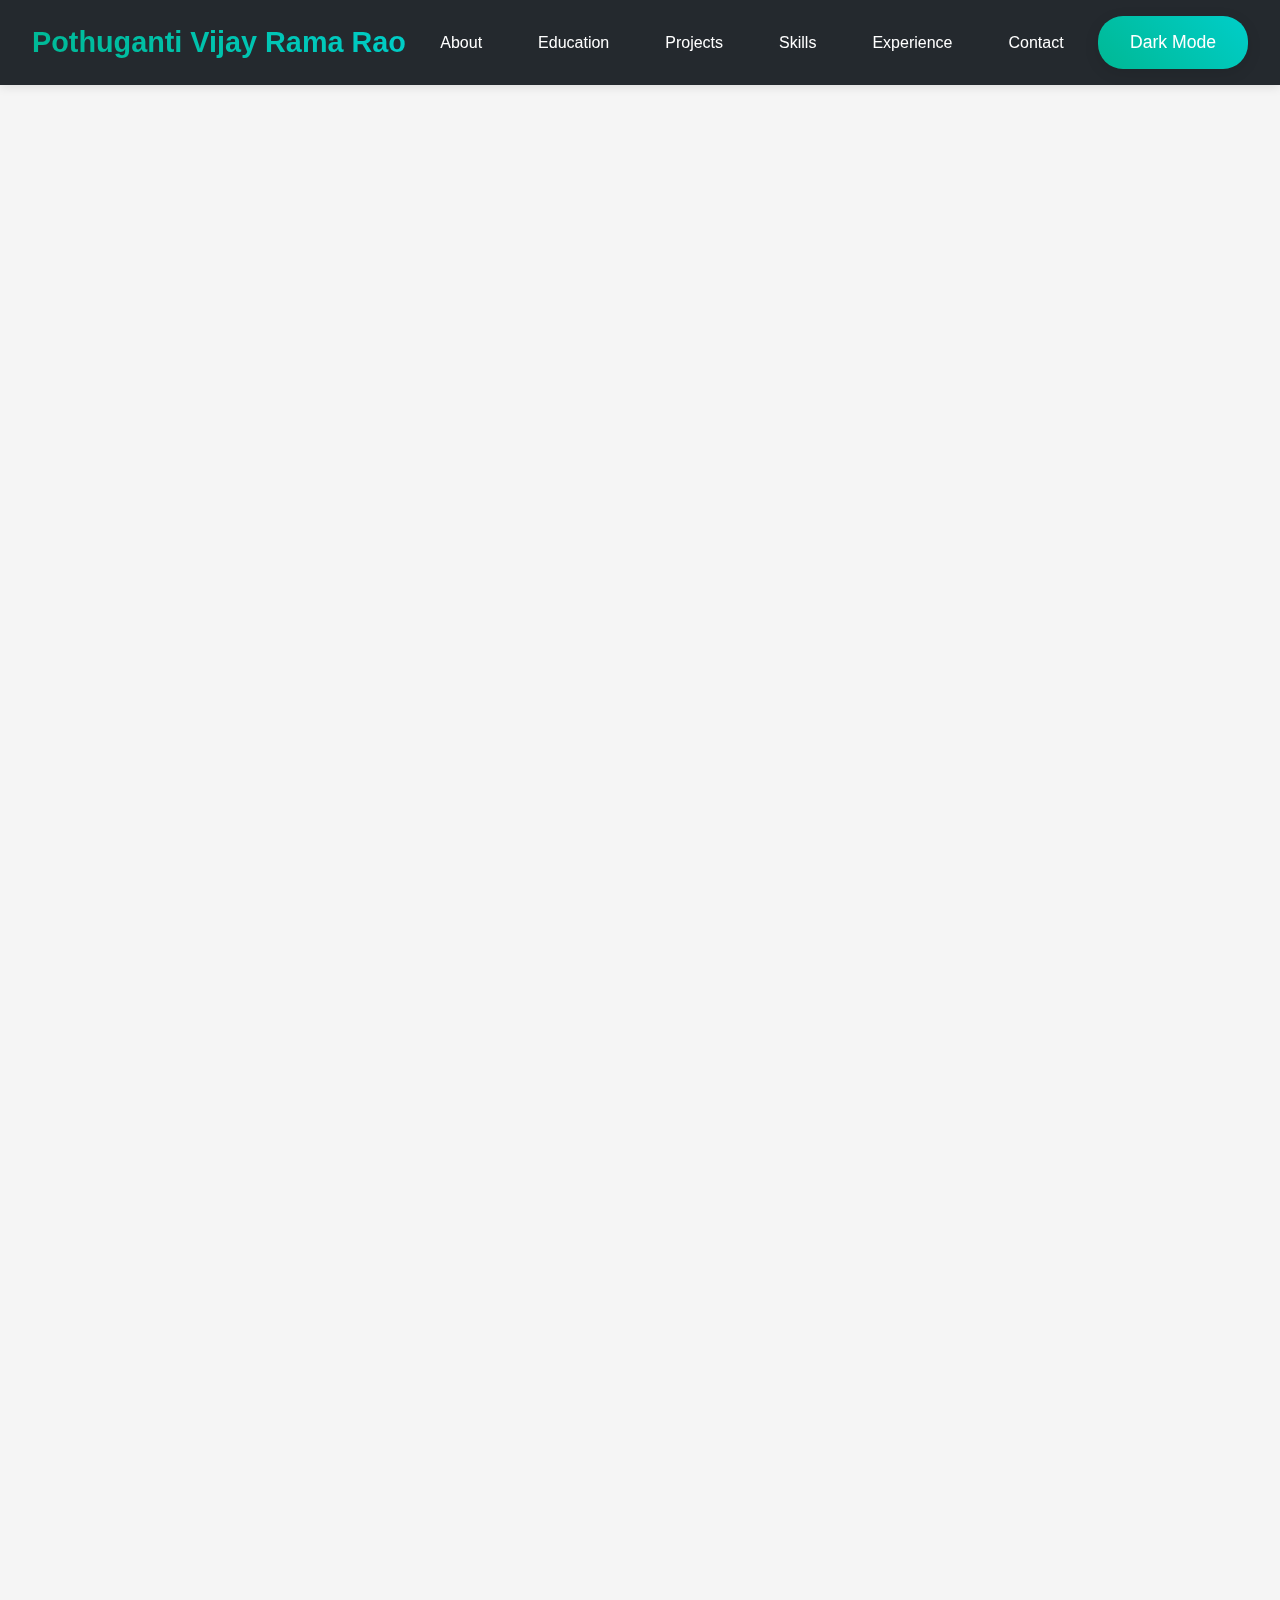
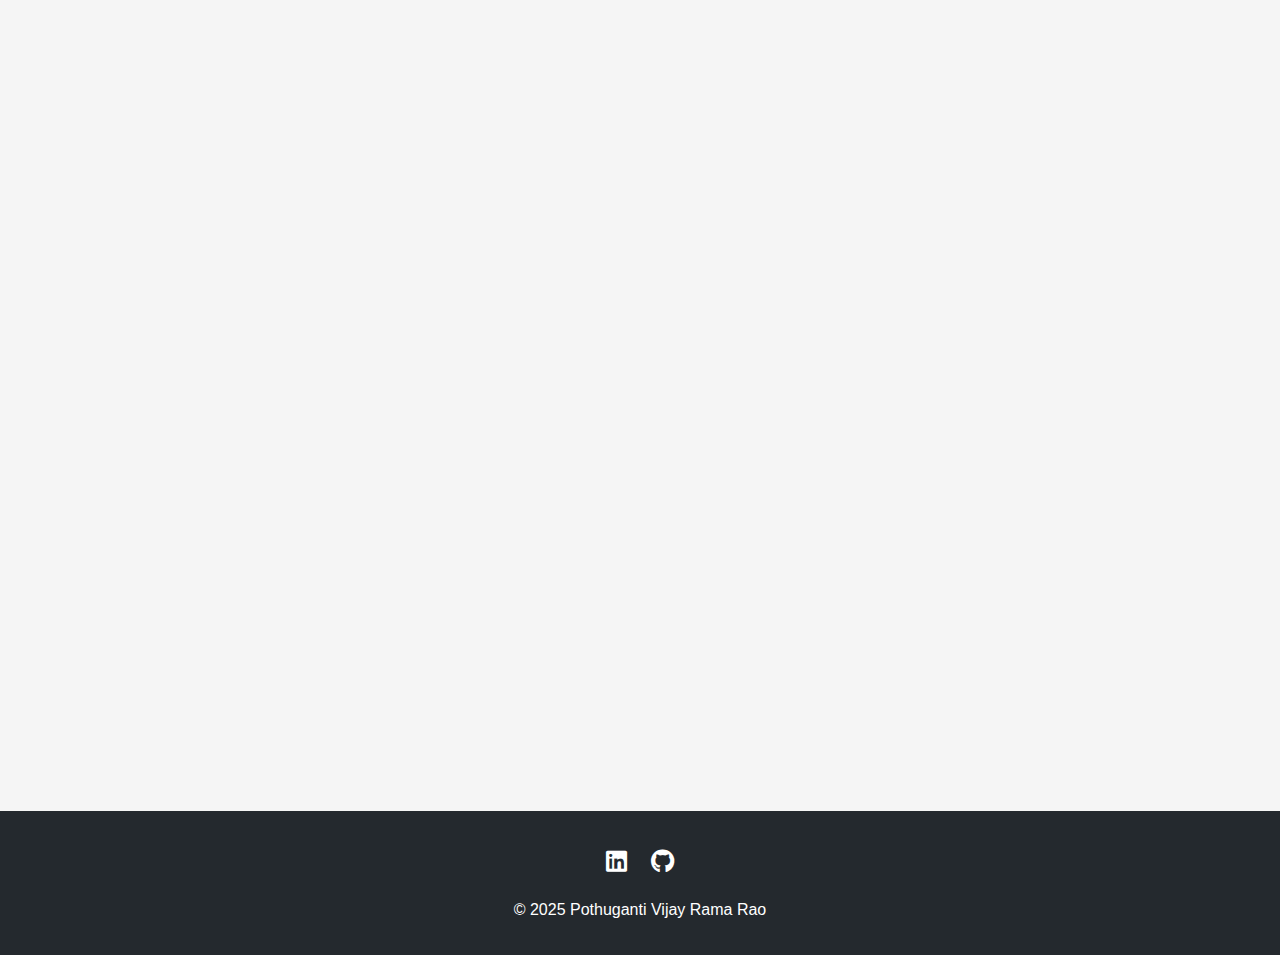
==== commit f7c5de5c: "Update index.html" ====
--- a/index.html
+++ b/index.html
@@ -1,29 +1,32 @@
 <!DOCTYPE html>
 <html lang="en">
 <head>
-    <meta charset="UTF-8">
-    <meta name="viewport" content="width=device-width, initial-scale=1.0">
-    <title>Pothuganti Vijay Rama Rao - Portfolio</title>
-    <link href="https://cdnjs.cloudflare.com/ajax/libs/font-awesome/5.15.4/css/all.min.css" rel="stylesheet">
-    <link rel="stylesheet" href="styles.css">
+<meta charset="UTF-8">
+<meta name="viewport" content="width=device-width, initial-scale=1, shrink-to-fit=no">
+<meta name="description" content="Portfolio of Pothuganti Vijay Rama Rao, a Full Stack Developer and Data Science enthusiast.">
+<meta name="author" content="Pothuganti Vijay Rama Rao">
+<title>Pothuganti Vijay Rama Rao - Portfolio</title>
+<link href="https://cdnjs.cloudflare.com/ajax/libs/font-awesome/5.15.4/css/all.min.css" rel="stylesheet">
+<link rel="stylesheet" href="styles.css">
 </head>
 <body>
-    <header>
-        <h1>Pothuganti Vijay Rama Rao</h1>
-        <nav>
-            <a href="#about">About</a>
-            <a href="#education">Education</a>
-            <a href="#projects">Projects</a>
-            <a href="#skills">Skills</a>
-            <a href="#experience">Experience</a>
-            <a href="#contact">Contact</a>
-        </nav>
-        <button class="dark-mode-toggle" aria-label="toggle dark mode">Dark Mode</button>
-    </header>
+<header>
+    <h1>Pothuganti Vijay Rama Rao</h1>
+    <nav>
+        <a href="#about">About</a>
+        <a href="#education">Education</a>
+        <a href="#projects">Projects</a>
+        <a href="#skills">Skills</a>
+        <a href="#experience">Experience</a>
+        <a href="#contact">Contact</a>
+    </nav>
+    <button class="dark-mode-toggle" aria-label="toggle dark mode">Dark Mode</button>
+</header>
 
+<main>
     <section class="intro">
         <h2>Welcome to My Portfolio!</h2>
-        <p>Full Stack Developer | DevSecOps Enthusiast |Aspiring Data Scientist</p>
+        <p>Full Stack Developer | DevSecOps Enthusiast | Aspiring Data Scientist</p>
     </section>
 
     <section id="about">
@@ -131,12 +134,14 @@
 
     <footer>
         <div class="social-icons">
-            <a href="https://www.linkedin.com/in/vijayramaraopothuganti" target="_blank"><i class="fab fa-linkedin"></i></a>
-            <a href="https://github.com/pothugantivijay" target="_blank"><i class="fab fa-github"></i></a>
+            <a href="https://www.linkedin.com/in/vijayramaraopothuganti" target="_blank" aria-label="LinkedIn"><i class="fab fa-linkedin"></i></a>
+            <a href="https://github.com/pothugantivijay" target="_blank" aria-label="GitHub"><i class="fab fa-github"></i></a>
         </div>
         <p>&copy; 2025 Pothuganti Vijay Rama Rao</p>
     </footer>
 
+    <button id="back-to-top" title="Back to Top">↑</button>
+
     <script src="script.js"></script>
 </body>
 </html>
--- a/styles.css
+++ b/styles.css
@@ -1,3 +1,170 @@
+/* Reset and Global Styles */
+* {
+  margin: 0;
+  padding: 0;
+  box-sizing: border-box;
+}
+
+:root {
+  --bg-color: #f5f5f5;
+  --text-color: #333;
+  --header-bg: #24292e;
+  --card-bg: #ffffff;
+  --accent-gradient: linear-gradient(45deg, #00b894, #00cec9);
+  --skill-bar-bg: rgba(0,0,0,0.1);
+}
+
+[data-theme="dark"] {
+  --bg-color: #121212;
+  --text-color: #e0e0e0;
+  --header-bg: #1e1e1e;
+  --card-bg: #2d2d2d;
+  --skill-bar-bg: rgba(255,255,255,0.1);
+}
+
+body {
+  font-family: 'Roboto', sans-serif;
+  line-height: 1.6;
+  background: var(--bg-color);
+  color: var(--text-color);
+  transition: background 0.3s ease, color 0.3s ease;
+}
+
+/* Header Styles */
+header {
+  background: var(--header-bg);
+  color: white;
+  padding: 1rem 2rem;
+  display: flex;
+  justify-content: space-between;
+  align-items: center;
+  position: sticky;
+  top: 0;
+  z-index: 1000;
+  box-shadow: 0 2px 10px rgba(0,0,0,0.1);
+}
+
+.hamburger {
+  display: none;
+  background: none;
+  border: none;
+  color: white;
+  font-size: 1.5rem;
+  cursor: pointer;
+}
+
+.nav-links {
+  display: flex;
+  gap: 1.5rem;
+}
+
+.nav-links a {
+  color: white;
+  text-decoration: none;
+  padding: 0.5rem 1rem;
+  border-radius: 4px;
+  transition: all 0.3s ease;
+}
+
+.nav-links a:hover {
+  background: rgba(255,255,255,0.1);
+}
+
+/* Project Cards */
+.project-item {
+  background: var(--card-bg);
+  border-radius: 8px;
+  padding: 1.5rem;
+  margin-bottom: 2rem;
+  box-shadow: 0 4px 15px rgba(0,0,0,0.1);
+  transition: all 0.3s ease;
+}
+
+.project-header {
+  display: flex;
+  justify-content: space-between;
+  align-items: center;
+  cursor: pointer;
+}
+
+.toggle-details {
+  font-size: 1.5rem;
+  transition: transform 0.3s ease;
+}
+
+.project-details {
+  max-height: 0;
+  overflow: hidden;
+  transition: max-height 0.3s ease-out;
+}
+
+.project-item.active .project-details {
+  max-height: 1000px;
+}
+
+.project-item.active .toggle-details {
+  transform: rotate(45deg);
+}
+
+/* Skills Section */
+.skill {
+  margin-bottom: 1.5rem;
+  width: 100%;
+}
+
+.skill-info {
+  display: flex;
+  align-items: center;
+  gap: 0.8rem;
+  margin-bottom: 0.5rem;
+}
+
+.skill-bar {
+  height: 8px;
+  background: var(--skill-bar-bg);
+  border-radius: 4px;
+  overflow: hidden;
+}
+
+.skill-progress {
+  height: 100%;
+  background: var(--accent-gradient);
+  transition: width 1s ease-in-out;
+}
+
+/* Animations */
+section {
+  opacity: 0;
+  transform: translateY(20px);
+  transition: all 0.6s ease;
+}
+
+section.visible {
+  opacity: 1;
+  transform: translateY(0);
+}
+
+/* Mobile Responsive */
+@media (max-width: 768px) {
+  .hamburger {
+    display: block;
+  }
+
+  .nav-links {
+    display: none;
+    position: absolute;
+    top: 100%;
+    left: 0;
+    width: 100%;
+    background: var(--header-bg);
+    padding: 1rem;
+    flex-direction: column;
+  }
+
+  .nav-links.active {
+    display: flex;
+  }
+}
 /* Reset and global styles */
 * {
     margin: 0;
@@ -256,20 +423,26 @@
     transform: translateY(-3px);
 }
 
-/* Responsive Design */
 @media (max-width: 768px) {
-nav {
-    flex-wrap: wrap;
-    gap: 0.5rem;
-}
-.intro h2 {
-    font-size: 2rem;
-}
-section {
-    padding: 2rem 1rem;
-}
-}
-
+  main {
+    margin-top: 60px; /* This is the crucial fix */
+  }
+
+  header {
+    height: 60px;
+    padding: 0.8rem 1rem;
+    background-color: #24292e !important; /* Ensures solid color */
+  }
+
+  header h1 {
+    font-size: 1.4rem;
+  }
+
+  nav a {
+    font-size: 0.9rem;
+    padding: 0.4rem 0.8rem;
+  }
+}
 @media (max-width: 480px) {
 header {
     flex-direction: column;
@@ -304,3 +477,24 @@
     transform: translateY(-3px);
     box-shadow: 0 4px 15px rgba(0,0,0,0.3);
 }
+/* Dark mode styles */
+body.dark-mode {
+    background: #121212;
+    color: #e0e0e0;
+}
+body.dark-mode header {
+    background-color: #1e1e1e;
+}
+body.dark-mode .intro {
+    background: linear-gradient(135deg, #333333, #444444);
+}
+body.dark-mode .project-card, body.dark-mode #education div {
+    background: #1e1e1e;
+    border-color: #00cec9;
+}
+body.dark-mode .nav-link, body.dark-mode .dark-mode-toggle {
+    color: #e0e0e0;
+}
+body.dark-mode .nav-link:hover, body.dark-mode .nav-open .nav-link {
+    background: rgba(255, 255, 255, 0.1);
+}
